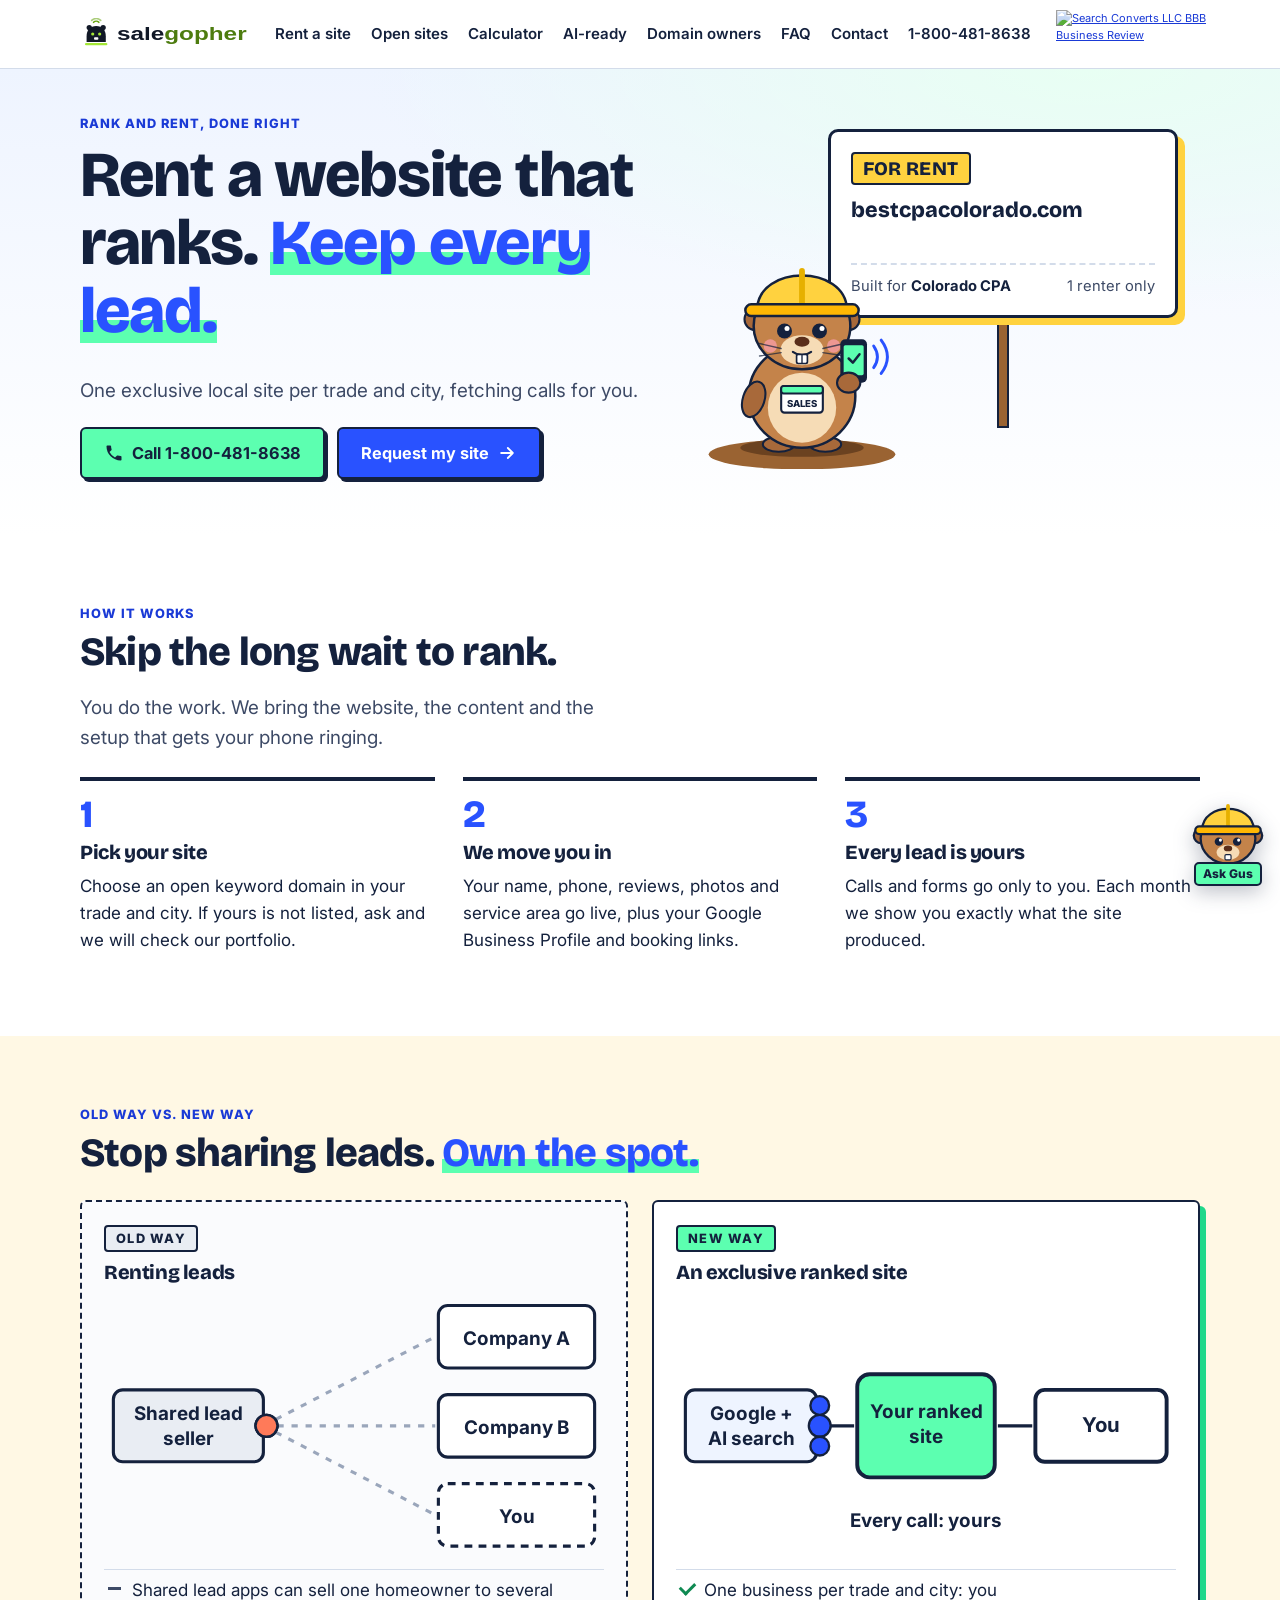
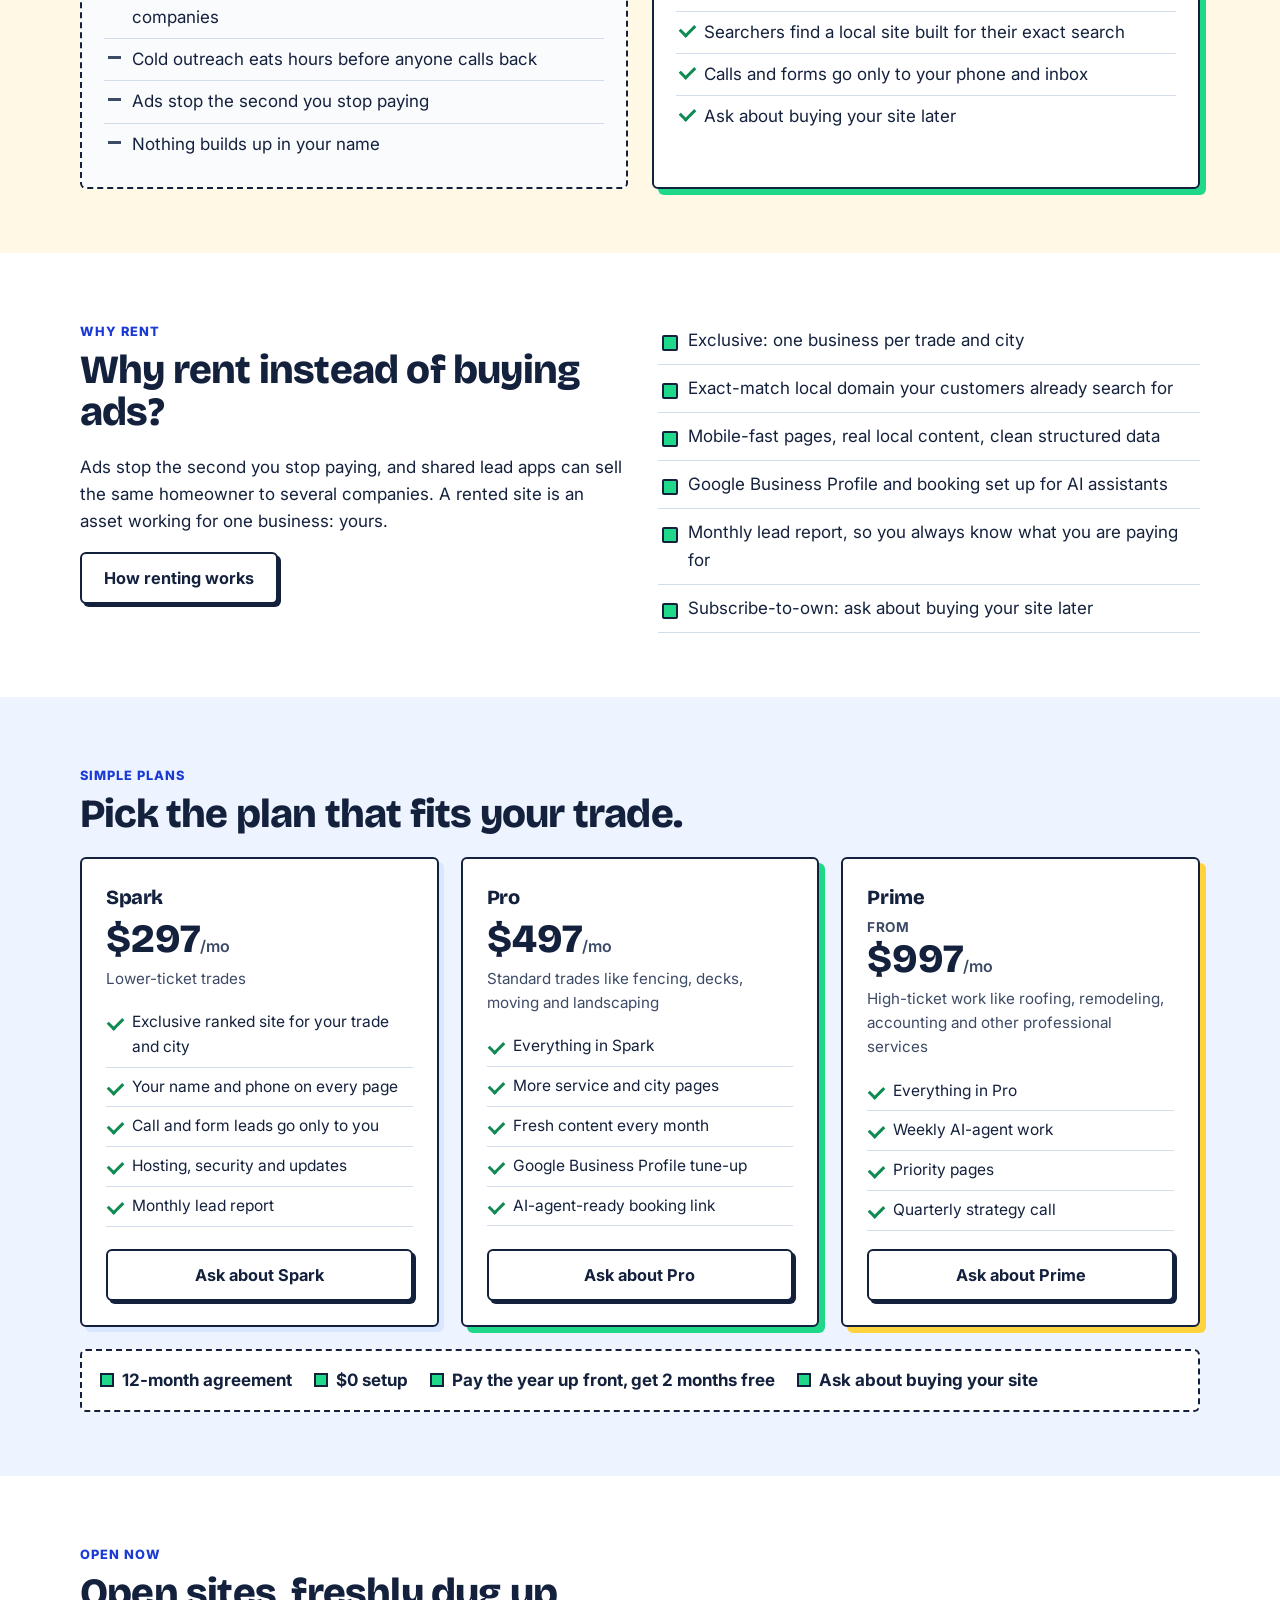
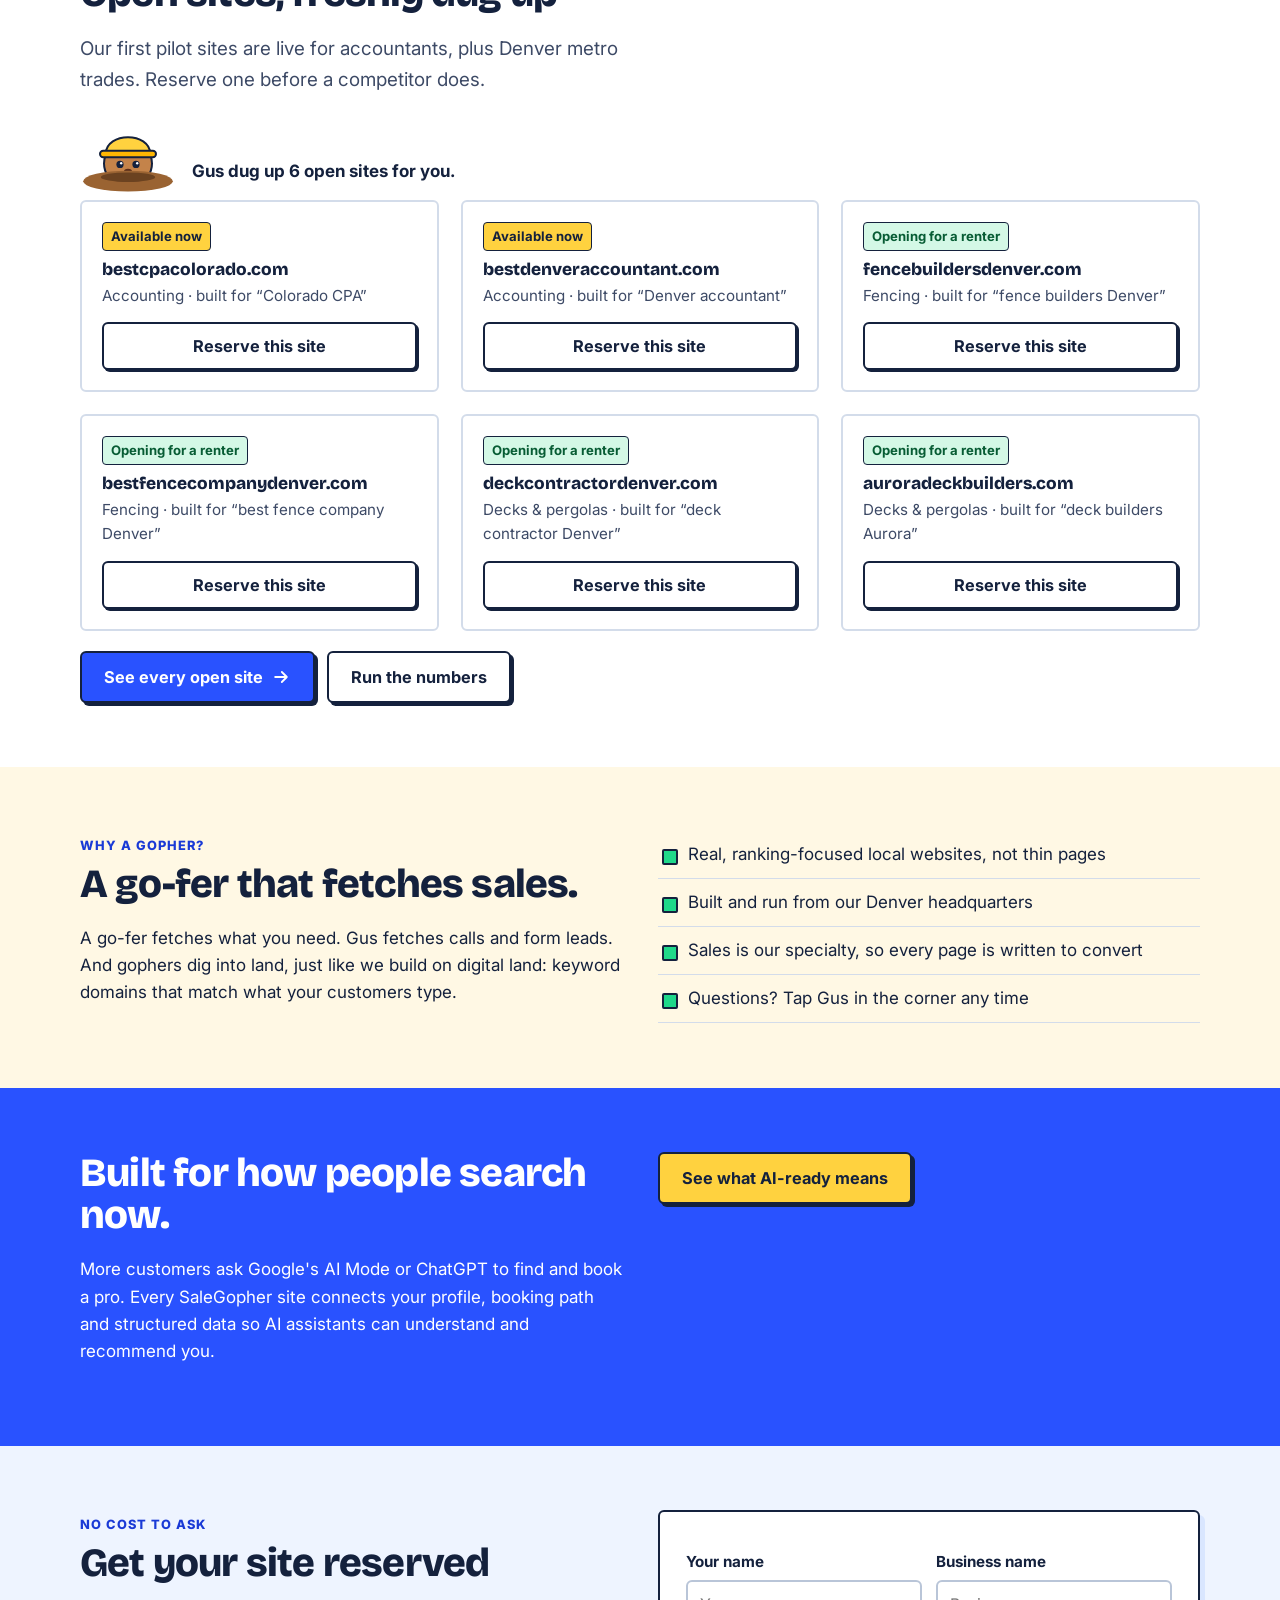
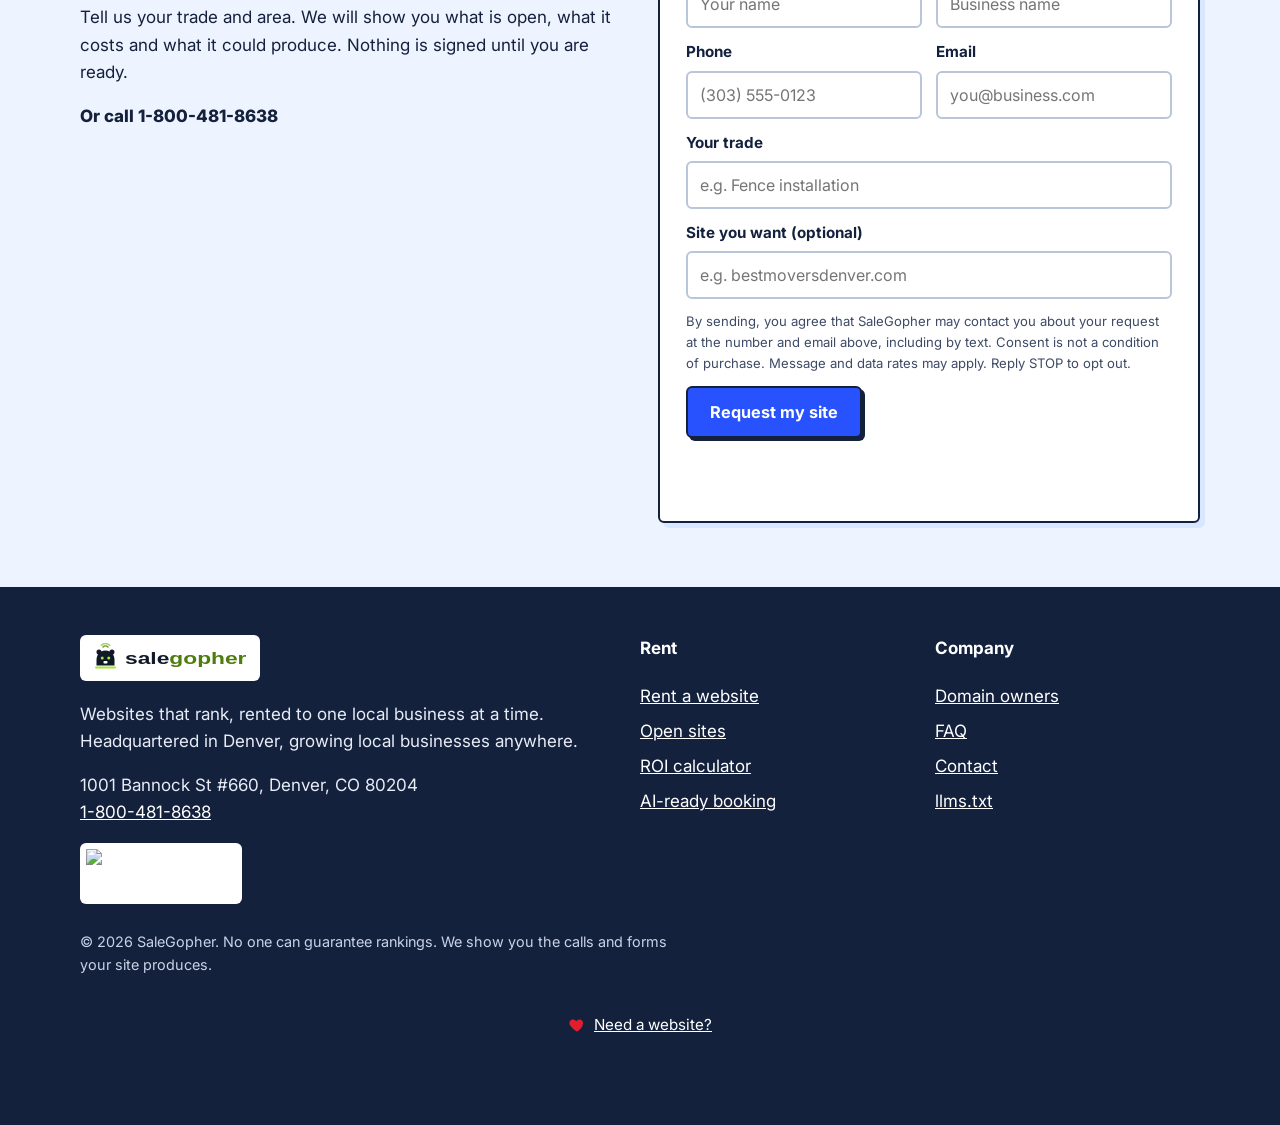
==== index.html @ 548cac98 "Launch salegopher.com v1.0 (logo B, Signal Gopher) Co-Authored-By: Claude Opus 5.5 <noreply@anthropi" ====
<!doctype html>
<html lang="en">
<head>
<meta charset="utf-8">
<meta name="viewport" content="width=device-width,initial-scale=1">
<title>Rent a Website That Ranks for Your Local Business | SaleGopher</title>
<meta name="description" content="Rent an exclusive, ranking local website for your trade and city. Your name, your phone, every lead yours. Plans from $297/mo with $0 setup.">
<link rel="canonical" href="https://www.salegopher.com/">
<meta name="robots" content="index,follow,max-image-preview:large">
<meta property="og:type" content="website"><meta property="og:site_name" content="SaleGopher"><meta property="og:locale" content="en_US">
<meta property="og:title" content="Rent a Website That Ranks for Your Local Business | SaleGopher"><meta property="og:description" content="Rent an exclusive, ranking local website for your trade and city. Your name, your phone, every lead yours. Plans from $297/mo with $0 setup."><meta property="og:url" content="https://www.salegopher.com/">
<meta property="og:image" content="https://www.salegopher.com/og.png"><meta property="og:image:width" content="1200"><meta property="og:image:height" content="630"><meta property="og:image:alt" content="SaleGopher: rent a website that ranks and keep every lead">
<meta name="twitter:card" content="summary_large_image"><meta name="twitter:title" content="Rent a Website That Ranks for Your Local Business | SaleGopher"><meta name="twitter:description" content="Rent an exclusive, ranking local website for your trade and city. Your name, your phone, every lead yours. Plans from $297/mo with $0 setup."><meta name="twitter:image" content="https://www.salegopher.com/og.png">
<meta name="theme-color" content="#5cffb0">
<link rel="icon" href="/favicon.svg" type="image/svg+xml"><link rel="icon" href="/favicon.png" sizes="192x192" type="image/png"><link rel="apple-touch-icon" href="/apple-touch-icon.png">
<link rel="preconnect" href="https://fonts.googleapis.com"><link rel="preconnect" href="https://fonts.gstatic.com" crossorigin>
<link href="https://fonts.googleapis.com/css2?family=Bricolage+Grotesque:opsz,wght@12..96,700..800&family=Inter:wght@400;600;700;800&display=swap" rel="stylesheet">
<link rel="stylesheet" href="/assets/site.css?v=1.0">
<script type="application/ld+json">{"@context": "https://schema.org", "@graph": [{"@type": "Organization", "@id": "https://www.salegopher.com/#org", "name": "SaleGopher", "url": "https://www.salegopher.com/", "logo": "https://www.salegopher.com/assets/logo.svg", "image": "https://www.salegopher.com/og.png", "telephone": "+1-800-481-8638", "email": "info@eyetoad.com", "slogan": "Rent a website that ranks. Keep every lead.", "address": {"@type": "PostalAddress", "streetAddress": "1001 Bannock St #660", "addressLocality": "Denver", "addressRegion": "CO", "postalCode": "80204", "addressCountry": "US"}, "contactPoint": {"@type": "ContactPoint", "telephone": "+1-800-481-8638", "contactType": "sales", "areaServed": "US", "availableLanguage": "English"}, "description": "SaleGopher builds ranking local websites on exact-match keyword domains and rents each one exclusively to one business per trade and city. Headquartered in Denver, growing local businesses anywhere."}, {"@type": "WebSite", "@id": "https://www.salegopher.com/#site", "url": "https://www.salegopher.com/", "name": "SaleGopher", "inLanguage": "en-US", "publisher": {"@id": "https://www.salegopher.com/#org"}}, {"@type": "WebPage", "@id": "https://www.salegopher.com/#page", "url": "https://www.salegopher.com/", "name": "Rent a Website That Ranks for Your Local Business | SaleGopher", "description": "Rent an exclusive, ranking local website for your trade and city. Your name, your phone, every lead yours. Plans from $297/mo with $0 setup.", "inLanguage": "en-US", "isPartOf": {"@id": "https://www.salegopher.com/#site"}, "about": {"@id": "https://www.salegopher.com/#org"}, "speakable": {"@type": "SpeakableSpecification", "cssSelector": [".hero h1", ".phead h1", ".lede"]}}, {"@type": "Service", "@id": "https://www.salegopher.com/#service", "name": "Exclusive ranked local website rental", "serviceType": "Rank and rent website rental", "provider": {"@id": "https://www.salegopher.com/#org"}, "areaServed": [{"@type": "City", "name": "Denver"}, {"@type": "State", "name": "Colorado"}, {"@type": "Country", "name": "United States"}], "description": "SaleGopher builds ranking local websites on exact-match keyword domains and rents each one to a single business per trade and city on a 12-month agreement, with $0 setup.", "offers": [{"@type": "Offer", "name": "Spark plan", "description": "Lower-ticket trades: Exclusive ranked site for your trade and city; Your name and phone on every page; Call and form leads go only to you; Hosting, security and updates; Monthly lead report", "priceCurrency": "USD", "priceSpecification": {"@type": "UnitPriceSpecification", "priceCurrency": "USD", "unitText": "MONTH", "referenceQuantity": {"@type": "QuantitativeValue", "value": 1, "unitCode": "MON"}, "price": "297"}, "eligibleDuration": {"@type": "QuantitativeValue", "value": 12, "unitCode": "MON"}, "availability": "https://schema.org/InStock", "seller": {"@id": "https://www.salegopher.com/#org"}, "price": "297"}, {"@type": "Offer", "name": "Pro plan", "description": "Standard trades like fencing, decks, moving and landscaping: Everything in Spark; More service and city pages; Fresh content every month; Google Business Profile tune-up; AI-agent-ready booking link", "priceCurrency": "USD", "priceSpecification": {"@type": "UnitPriceSpecification", "priceCurrency": "USD", "unitText": "MONTH", "referenceQuantity": {"@type": "QuantitativeValue", "value": 1, "unitCode": "MON"}, "price": "497"}, "eligibleDuration": {"@type": "QuantitativeValue", "value": 12, "unitCode": "MON"}, "availability": "https://schema.org/InStock", "seller": {"@id": "https://www.salegopher.com/#org"}, "price": "497"}, {"@type": "Offer", "name": "Prime plan", "description": "High-ticket work like roofing, remodeling, accounting and other professional services: Everything in Pro; Weekly AI-agent work; Priority pages; Quarterly strategy call", "priceCurrency": "USD", "priceSpecification": {"@type": "UnitPriceSpecification", "priceCurrency": "USD", "unitText": "MONTH", "referenceQuantity": {"@type": "QuantitativeValue", "value": 1, "unitCode": "MON"}, "minPrice": "997"}, "eligibleDuration": {"@type": "QuantitativeValue", "value": 12, "unitCode": "MON"}, "availability": "https://schema.org/InStock", "seller": {"@id": "https://www.salegopher.com/#org"}}]}]}</script>
</head>
<body>
<a class="skip" href="#main">Skip to content</a>
<header class="top"><div class="wrap">
<a class="brand" href="/" aria-label="SaleGopher home"><img src="/assets/logo.svg" width="170" height="32" alt="SaleGopher"></a>
<button class="menu-btn" type="button" aria-expanded="false" aria-controls="nav">Menu</button>
<nav class="nav" id="nav" aria-label="Main"><a href="/rent-a-website/">Rent a site</a><a href="/available-websites/">Open sites</a><a href="/roi-calculator/">Calculator</a><a href="/agent-ready/">AI-ready</a><a href="/domain-owners/">Domain owners</a><a href="/faq/">FAQ</a><a href="/contact/">Contact</a><a class="tel tel-d" href="tel:+18004818638">1-800-481-8638</a></nav>
<div class="tel-d"><a class="bbb" href="https://www.bbb.org/us/co/denver/profile/advertising-agencies/search-converts-llc-1296-90228702/#sealclick" target="_blank" rel="nofollow noopener"><img src="https://seal-alaskaoregonwesternwashington.bbb.org/seals/blue-seal-200-65-bbb-90228702.png" width="200" height="65" alt="Search Converts LLC BBB Business Review" loading="lazy"></a></div>
</div></header>
<div class="mbar"><a class="tel" href="tel:+18004818638">Call 1-800-481-8638</a><a class="bbb" href="https://www.bbb.org/us/co/denver/profile/advertising-agencies/search-converts-llc-1296-90228702/#sealclick" target="_blank" rel="nofollow noopener"><img src="https://seal-alaskaoregonwesternwashington.bbb.org/seals/blue-seal-200-65-bbb-90228702.png" width="200" height="65" alt="Search Converts LLC BBB Business Review" loading="lazy"></a></div>
<main id="main">
<section class="hero"><div class="wrap">
<div>
<span class="kicker">Rank and rent, done right</span>
<h1>Rent a website that ranks. <em>Keep every lead.</em></h1>
<p class="lede">One exclusive local site per trade and city, fetching calls for you.</p>
<div class="ctas"><a class="btn call" href="tel:+18004818638"><svg viewBox="0 0 24 24" aria-hidden="true"><path fill="currentColor" d="M6.6 10.8a15.1 15.1 0 0 0 6.6 6.6l2.2-2.2c.3-.3.7-.4 1-.2 1.1.4 2.3.6 3.6.6.6 0 1 .4 1 1V20c0 .6-.4 1-1 1A17 17 0 0 1 3 4c0-.6.4-1 1-1h3.5c.6 0 1 .4 1 1 0 1.3.2 2.5.6 3.6.1.3 0 .7-.2 1z"/></svg>Call 1-800-481-8638</a><a class="btn" href="#reserve">Request my site<svg viewBox="0 0 24 24" aria-hidden="true"><path fill="none" stroke="currentColor" stroke-width="2.2" stroke-linecap="round" stroke-linejoin="round" d="M5 12h14M13 6l6 6-6 6"/></svg></a></div>
</div>
<div class="hero-art">
<div class="sign" data-rotate='[[&quot;bestcpacolorado.com&quot;, &quot;Colorado CPA&quot;], [&quot;bestdenveraccountant.com&quot;, &quot;Denver accountant&quot;], [&quot;fencebuildersdenver.com&quot;, &quot;fence builders Denver&quot;], [&quot;bestfencecompanydenver.com&quot;, &quot;best fence company Denver&quot;], [&quot;deckcontractordenver.com&quot;, &quot;deck contractor Denver&quot;], [&quot;auroradeckbuilders.com&quot;, &quot;deck builders Aurora&quot;], [&quot;pergolabuildersdenver.com&quot;, &quot;pergola builders Denver&quot;], [&quot;roofersdenvercolorado.com&quot;, &quot;roofers Denver Colorado&quot;], [&quot;bestroofersdenverco.com&quot;, &quot;best roofers Denver CO&quot;], [&quot;bestmoversdenver.com&quot;, &quot;best movers Denver&quot;]]' aria-label="Example site open for rent">
<div class="board"><span class="tag">FOR RENT</span>
<div class="addr">bestcpacolorado.com</div>
<div class="meta"><span>Built for <b data-k>Colorado CPA</b></span><span>1 renter only</span></div></div>
<div class="post"></div></div>
<svg class="gopher" viewBox="0 0 240 280" role="img" aria-label="Gus the SaleGopher holding a ringing phone">
<ellipse cx="120" cy="262" rx="112" ry="18" fill="#9a6332"/><ellipse cx="120" cy="254" rx="74" ry="11" fill="#6b4220"/>
<g class="g-bob">
<ellipse cx="92" cy="250" rx="19" ry="9" fill="#a8693a" stroke="#14213d" stroke-width="2.5"/><ellipse cx="148" cy="250" rx="19" ry="9" fill="#a8693a" stroke="#14213d" stroke-width="2.5"/>
<ellipse cx="120" cy="192" rx="64" ry="62" fill="#c4834a" stroke="#14213d" stroke-width="3"/>
<ellipse cx="120" cy="206" rx="41" ry="42" fill="#f6dcb6"/>
<rect x="95" y="180" width="50" height="32" rx="4" fill="#fff" stroke="#14213d" stroke-width="2.5"/><rect x="95" y="180" width="50" height="9" rx="3" fill="#5cffb0" stroke="#14213d" stroke-width="2.5"/>
<text x="120" y="205" text-anchor="middle" font-family="Inter,Arial,sans-serif" font-size="11.5" font-weight="800" fill="#14213d">SALES</text>
<ellipse cx="62" cy="196" rx="13" ry="22" transform="rotate(18 62 196)" fill="#a8693a" stroke="#14213d" stroke-width="2.5"/>
<circle cx="64" cy="100" r="13" fill="#a8693a" stroke="#14213d" stroke-width="2.5"/><circle cx="176" cy="100" r="13" fill="#a8693a" stroke="#14213d" stroke-width="2.5"/>
<ellipse cx="120" cy="108" rx="58" ry="52" fill="#c4834a" stroke="#14213d" stroke-width="3"/>
<path d="M66 88C68 34 172 34 174 88Z" fill="#ffd23f" stroke="#14213d" stroke-width="3"/><path d="M120 42v40" stroke="#e6b000" stroke-width="7" stroke-linecap="round"/>
<rect x="52" y="82" width="136" height="14" rx="7" fill="#ffb703" stroke="#14213d" stroke-width="3"/>
<circle cx="82" cy="132" r="8" fill="#ff9fb0" opacity=".7"/><circle cx="158" cy="132" r="8" fill="#ff9fb0" opacity=".7"/>
<circle cx="99" cy="114" r="9" fill="#14213d"/><circle cx="141" cy="114" r="9" fill="#14213d"/><circle cx="102" cy="111" r="3" fill="#fff"/><circle cx="144" cy="111" r="3" fill="#fff"/>
<ellipse cx="120" cy="137" rx="26" ry="18" fill="#f6dcb6"/><ellipse cx="120" cy="127" rx="9" ry="6" fill="#5a2e1a"/>
<path d="M109 139q11 8 22 0" fill="none" stroke="#14213d" stroke-width="2.5" stroke-linecap="round"/>
<rect x="113.5" y="142" width="13" height="11" rx="2" fill="#fff" stroke="#14213d" stroke-width="2"/><path d="M120 142v11" stroke="#14213d" stroke-width="1.6"/>
<path d="M95 135l-26-6M95 140l-26 4M145 135l26-6M145 140l26 4" stroke="#14213d" stroke-width="1.6" stroke-linecap="round" opacity=".7"/>
<rect x="166" y="124" width="32" height="52" rx="6" fill="#14213d"/><rect x="170" y="131" width="24" height="36" rx="2" fill="#5cffb0"/>
<path d="M176 147l5 5 8-10" fill="none" stroke="#14213d" stroke-width="3" stroke-linecap="round" stroke-linejoin="round"/>
<ellipse cx="176" cy="176" rx="14" ry="12" fill="#a8693a" stroke="#14213d" stroke-width="2.5"/>
<g class="g-ring" fill="none" stroke="#2952ff" stroke-width="3.5" stroke-linecap="round"><path d="M206 132q9 13 0 26"/><path d="M215 125q15 20 0 40"/></g>
</g></svg>
</div>
</div></section>

<section><div class="wrap">
<span class="kicker">How it works</span>
<h2>Skip the long wait to rank.</h2>
<p class="lede">You do the work. We bring the website, the content and the setup that gets your phone ringing.</p>
<ol class="steps">
<li><h3>Pick your site</h3><p>Choose an open keyword domain in your trade and city. If yours is not listed, ask and we will check our portfolio.</p></li>
<li><h3>We move you in</h3><p>Your name, phone, reviews, photos and service area go live, plus your Google Business Profile and booking links.</p></li>
<li><h3>Every lead is yours</h3><p>Calls and forms go only to you. Each month we show you exactly what the site produced.</p></li>
</ol>
</div></section>

<section class="cream"><div class="wrap">
<span class="kicker">Old way vs. new way</span>
<h2>Stop sharing leads. <em>Own the spot.</em></h2>
<div class="vs">
<div class="way old"><span class="lbl">Old way</span><h3>Renting leads</h3><svg class="flow" viewBox="0 0 320 170" role="img" aria-label="Old way: one lead seller sends the same homeowner to three competing companies">
<rect x="6" y="62" width="96" height="46" rx="6" fill="#e9edf3" stroke="#14213d" stroke-width="2"/><text x="54" y="81" text-anchor="middle" font-size="12">Shared lead</text><text x="54" y="97" text-anchor="middle" font-size="12">seller</text>
<rect x="214" y="8" width="100" height="40" rx="6" fill="#fff" stroke="#14213d" stroke-width="2"/><text x="264" y="33" text-anchor="middle" font-size="12">Company A</text>
<rect x="214" y="65" width="100" height="40" rx="6" fill="#fff" stroke="#14213d" stroke-width="2"/><text x="264" y="90" text-anchor="middle" font-size="12">Company B</text>
<rect x="214" y="122" width="100" height="40" rx="6" fill="#fff" stroke="#14213d" stroke-width="2" stroke-dasharray="5 4"/><text x="264" y="147" text-anchor="middle" font-size="12">You</text>
<path d="M102 85L212 28M102 85H212M102 85L212 142" stroke="#9aa6bb" stroke-width="2" stroke-dasharray="4 5" fill="none"/>
<circle class="dot" cx="104" cy="85" r="7" fill="#ff7a59" stroke="#14213d" stroke-width="1.5" style="--dx:102px;--dy:-57px"/>
<circle class="dot d2" cx="104" cy="85" r="7" fill="#ff7a59" stroke="#14213d" stroke-width="1.5" style="--dx:102px;--dy:0px"/>
<circle class="dot d3" cx="104" cy="85" r="7" fill="#ff7a59" stroke="#14213d" stroke-width="1.5" style="--dx:102px;--dy:57px"/>
</svg>
<ul><li>Shared lead apps can sell one homeowner to several companies</li><li>Cold outreach eats hours before anyone calls back</li><li>Ads stop the second you stop paying</li><li>Nothing builds up in your name</li></ul></div>
<div class="way new"><span class="lbl">New way</span><h3>An exclusive ranked site</h3><svg class="flow" viewBox="0 0 320 170" role="img" aria-label="New way: searchers find your exclusive ranked site and every call goes to you">
<rect x="6" y="62" width="84" height="46" rx="6" fill="#eef4ff" stroke="#14213d" stroke-width="2"/><text x="48" y="81" text-anchor="middle" font-size="12">Google +</text><text x="48" y="97" text-anchor="middle" font-size="12">AI search</text>
<g class="hit" style="transform-origin:160px 85px"><rect x="116" y="52" width="88" height="66" rx="8" fill="#5cffb0" stroke="#14213d" stroke-width="2.5"/><text x="160" y="80" text-anchor="middle" font-size="12">Your ranked</text><text x="160" y="96" text-anchor="middle" font-size="12">site</text></g>
<rect x="230" y="62" width="84" height="46" rx="6" fill="#fff" stroke="#14213d" stroke-width="2.5"/><text x="272" y="89" text-anchor="middle" font-size="13">You</text>
<path d="M90 85h24M206 85h22" stroke="#14213d" stroke-width="2" fill="none"/>
<circle class="dot" cx="92" cy="85" r="7" fill="#2952ff" stroke="#14213d" stroke-width="1.5" style="--dx:146px;--dy:0px"/>
<circle class="dot d2" cx="92" cy="72" r="6" fill="#2952ff" stroke="#14213d" stroke-width="1.5" style="--dx:146px;--dy:13px"/>
<circle class="dot d3" cx="92" cy="98" r="6" fill="#2952ff" stroke="#14213d" stroke-width="1.5" style="--dx:146px;--dy:-13px"/>
<text x="160" y="150" text-anchor="middle" font-size="12">Every call: yours</text>
</svg>
<ul><li>One business per trade and city: you</li><li>Searchers find a local site built for their exact search</li><li>Calls and forms go only to your phone and inbox</li><li>Ask about buying your site later</li></ul></div>
</div>
</div></section>

<section><div class="wrap grid2">
<div><span class="kicker">Why rent</span><h2>Why rent instead of buying ads?</h2>
<p>Ads stop the second you stop paying, and shared lead apps can sell the same homeowner to several companies. A rented site is an asset working for one business: yours.</p>
<a class="btn alt" href="/rent-a-website/">How renting works</a></div>
<ul class="plain">
<li>Exclusive: one business per trade and city</li>
<li>Exact-match local domain your customers already search for</li>
<li>Mobile-fast pages, real local content, clean structured data</li>
<li>Google Business Profile and booking set up for AI assistants</li>
<li>Monthly lead report, so you always know what you are paying for</li>
<li>Subscribe-to-own: ask about buying your site later</li>
</ul>
</div></section>

<section class="tint"><div class="wrap">
<span class="kicker">Simple plans</span>
<h2>Pick the plan that fits your trade.</h2>
<div class="plans"><article class="plan spark"><h3>Spark</h3><div class="price">$297<small>/mo</small></div><p class="fit">Lower-ticket trades</p><ul><li>Exclusive ranked site for your trade and city</li><li>Your name and phone on every page</li><li>Call and form leads go only to you</li><li>Hosting, security and updates</li><li>Monthly lead report</li></ul><a class="btn alt" href="/rent-a-website/#reserve" data-plan="Spark">Ask about Spark</a></article><article class="plan pro"><h3>Pro</h3><div class="price">$497<small>/mo</small></div><p class="fit">Standard trades like fencing, decks, moving and landscaping</p><ul><li>Everything in Spark</li><li>More service and city pages</li><li>Fresh content every month</li><li>Google Business Profile tune-up</li><li>AI-agent-ready booking link</li></ul><a class="btn alt" href="/rent-a-website/#reserve" data-plan="Pro">Ask about Pro</a></article><article class="plan prime"><h3>Prime</h3><div class="price"><span class="from">From</span>$997<small>/mo</small></div><p class="fit">High-ticket work like roofing, remodeling, accounting and other professional services</p><ul><li>Everything in Pro</li><li>Weekly AI-agent work</li><li>Priority pages</li><li>Quarterly strategy call</li></ul><a class="btn alt" href="/rent-a-website/#reserve" data-plan="Prime">Ask about Prime</a></article></div><div class="terms"><span>12-month agreement</span><span>$0 setup</span><span>Pay the year up front, get 2 months free</span><span>Ask about buying your site</span></div>
</div></section>

<section><div class="wrap">
<span class="kicker">Open now</span>
<h2>Open sites, freshly dug up</h2>
<p class="lede">Our first pilot sites are live for accountants, plus Denver metro trades. Reserve one before a competitor does.</p>
<div class="digbar"><svg class="mini-dig" viewBox="0 0 120 100" aria-hidden="true"><defs><clipPath id="hole"><rect x="0" y="0" width="120" height="78"/></clipPath></defs>
<g clip-path="url(#hole)"><g class="g-pop">
<ellipse cx="60" cy="62" rx="30" ry="28" fill="#c4834a" stroke="#14213d" stroke-width="2.5"/>
<path d="M32 50C33 22 87 22 88 50Z" fill="#ffd23f" stroke="#14213d" stroke-width="2.5"/><rect x="25" y="46" width="70" height="8" rx="4" fill="#ffb703" stroke="#14213d" stroke-width="2.5"/>
<circle cx="50" cy="63" r="4.5" fill="#14213d"/><circle cx="70" cy="63" r="4.5" fill="#14213d"/><circle cx="51.5" cy="61.5" r="1.5" fill="#fff"/><circle cx="71.5" cy="61.5" r="1.5" fill="#fff"/>
<ellipse cx="60" cy="72" rx="5" ry="3.5" fill="#5a2e1a"/></g></g>
<ellipse cx="60" cy="84" rx="56" ry="13" fill="#9a6332"/><ellipse cx="60" cy="79" rx="34" ry="6" fill="#6b4220"/>
<circle class="dirt l" cx="38" cy="78" r="4" fill="#9a6332"/><circle class="dirt r" cx="82" cy="78" r="4" fill="#9a6332"/><circle class="dirt r" cx="74" cy="80" r="3" fill="#6b4220"/></svg><p data-dig-msg>Gus is digging up open sites...</p></div>
<div class="lots" data-dig><article class="lot" data-v="accounting"><span class="st now">Available now</span><div class="d">bestcpacolorado.com</div><div class="k">Accounting &middot; built for &ldquo;Colorado CPA&rdquo;</div><a class="btn alt" href="/available-websites/#reserve" data-reserve="bestcpacolorado.com">Reserve this site</a></article><article class="lot" data-v="accounting"><span class="st now">Available now</span><div class="d">bestdenveraccountant.com</div><div class="k">Accounting &middot; built for &ldquo;Denver accountant&rdquo;</div><a class="btn alt" href="/available-websites/#reserve" data-reserve="bestdenveraccountant.com">Reserve this site</a></article><article class="lot" data-v="fencing"><span class="st open">Opening for a renter</span><div class="d">fencebuildersdenver.com</div><div class="k">Fencing &middot; built for &ldquo;fence builders Denver&rdquo;</div><a class="btn alt" href="/available-websites/#reserve" data-reserve="fencebuildersdenver.com">Reserve this site</a></article><article class="lot" data-v="fencing"><span class="st open">Opening for a renter</span><div class="d">bestfencecompanydenver.com</div><div class="k">Fencing &middot; built for &ldquo;best fence company Denver&rdquo;</div><a class="btn alt" href="/available-websites/#reserve" data-reserve="bestfencecompanydenver.com">Reserve this site</a></article><article class="lot" data-v="decks"><span class="st open">Opening for a renter</span><div class="d">deckcontractordenver.com</div><div class="k">Decks &amp; pergolas &middot; built for &ldquo;deck contractor Denver&rdquo;</div><a class="btn alt" href="/available-websites/#reserve" data-reserve="deckcontractordenver.com">Reserve this site</a></article><article class="lot" data-v="decks"><span class="st open">Opening for a renter</span><div class="d">auroradeckbuilders.com</div><div class="k">Decks &amp; pergolas &middot; built for &ldquo;deck builders Aurora&rdquo;</div><a class="btn alt" href="/available-websites/#reserve" data-reserve="auroradeckbuilders.com">Reserve this site</a></article></div>
<div class="ctas"><a class="btn" href="/available-websites/">See every open site<svg viewBox="0 0 24 24" aria-hidden="true"><path fill="none" stroke="currentColor" stroke-width="2.2" stroke-linecap="round" stroke-linejoin="round" d="M5 12h14M13 6l6 6-6 6"/></svg></a><a class="btn alt" href="/roi-calculator/">Run the numbers</a></div>
</div></section>

<section class="cream"><div class="wrap grid2">
<div><span class="kicker">Why a gopher?</span><h2>A go-fer that fetches sales.</h2>
<p>A go-fer fetches what you need. Gus fetches calls and form leads. And gophers dig into land, just like we build on digital land: keyword domains that match what your customers type.</p></div>
<ul class="plain"><li>Real, ranking-focused local websites, not thin pages</li><li>Built and run from our Denver headquarters</li><li>Sales is our specialty, so every page is written to convert</li><li>Questions? Tap Gus in the corner any time</li></ul>
</div></section>

<section class="band"><div class="wrap grid2">
<div><h2>Built for how people search now.</h2><p>More customers ask Google's AI Mode or ChatGPT to find and book a pro. Every SaleGopher site connects your profile, booking path and structured data so AI assistants can understand and recommend you.</p></div>
<div><a class="btn sun" href="/agent-ready/">See what AI-ready means</a></div>
</div></section>

<section class="tint" id="reserve"><div class="wrap grid2"><div><span class="kicker">No cost to ask</span><h2>Get your site reserved</h2><p>Tell us your trade and area. We will show you what is open, what it costs and what it could produce. Nothing is signed until you are ready.</p><p><a class="tel" href="tel:+18004818638">Or call 1-800-481-8638</a></p></div><div class="panel"><form data-form data-subject="SaleGopher site request (home)" novalidate><div class="hp" aria-hidden="true"><label>Leave empty<input name="_honey" type="text" tabindex="-1" autocomplete="off"></label></div><div class="row"><div><label for="f-name">Your name</label><input id="f-name" name="name" required autocomplete="name" placeholder="Your name"></div><div><label for="f-biz">Business name</label><input id="f-biz" name="business" required autocomplete="organization" placeholder="Business name"></div></div><div class="row"><div><label for="f-phone">Phone</label><input id="f-phone" name="phone" type="tel" required autocomplete="tel" placeholder="(303) 555-0123"></div><div><label for="f-email">Email</label><input id="f-email" name="email" type="email" required autocomplete="email" placeholder="you@business.com"></div></div><label for="f-trade">Your trade</label><input id="f-trade" name="trade" required placeholder="e.g. Fence installation"><label for="f-site">Site you want (optional)</label><input id="f-site" name="site" placeholder="e.g. bestmoversdenver.com"><p class="consent">By sending, you agree that SaleGopher may contact you about your request at the number and email above, including by text. Consent is not a condition of purchase. Message and data rates may apply. Reply STOP to opt out.</p><button class="btn" type="submit">Request my site</button><p class="status" role="status" aria-live="polite"></p></form></div></div></section>
</main>
<footer><div class="wrap">
<div class="cols">
<div><a class="flogo" href="/" aria-label="SaleGopher home"><img src="/assets/logo.svg" width="160" height="30" alt="SaleGopher" loading="lazy"></a>
<p>Websites that rank, rented to one local business at a time. Headquartered in Denver, growing local businesses anywhere.</p>
<p>1001 Bannock St #660, Denver, CO 80204<br><a href="tel:+18004818638">1-800-481-8638</a></p><a class="bbb" href="https://www.bbb.org/us/co/denver/profile/advertising-agencies/search-converts-llc-1296-90228702/#sealclick" target="_blank" rel="nofollow noopener"><img src="https://seal-alaskaoregonwesternwashington.bbb.org/seals/blue-seal-200-65-bbb-90228702.png" width="200" height="65" alt="Search Converts LLC BBB Business Review" loading="lazy"></a></div>
<div><p><strong>Rent</strong></p><ul><li><a href="/rent-a-website/">Rent a website</a></li><li><a href="/available-websites/">Open sites</a></li><li><a href="/roi-calculator/">ROI calculator</a></li><li><a href="/agent-ready/">AI-ready booking</a></li></ul></div>
<div><p><strong>Company</strong></p><ul><li><a href="/domain-owners/">Domain owners</a></li><li><a href="/faq/">FAQ</a></li><li><a href="/contact/">Contact</a></li><li><a href="/llms.txt">llms.txt</a></li></ul></div>
</div>
<p class="fnote">&copy; 2026 SaleGopher. No one can guarantee rankings. We show you the calls and forms your site produces.</p>
<div class="heart"><svg viewBox="0 0 24 24" aria-hidden="true"><path fill="#e11d2e" d="M12 21s-7.5-4.6-9.6-9.2C.8 8.2 3 4.5 6.6 4.5c2.1 0 3.6 1.2 4.4 2.5.8-1.3 2.3-2.5 4.4-2.5 3.6 0 5.8 3.7 4.2 7.3C19.5 16.4 12 21 12 21z"/></svg><a href="https://eyetoad.com/">Need a website?</a></div>
</div></footer>
<script src="/assets/site.js?v=1.0" defer></script>
<script src="/assets/gus.js?v=1.0" defer></script>
</body>
</html>
---- assets/site.css ----
/* SaleGopher */
:root{
  --paper:#ffffff; --sky:#eef4ff; --sky2:#d9e6ff; --cream:#fff8e4; --mintbg:#e8fff3;
  --ink:#14213d; --ink2:#3d4a66;
  --cobalt:#2952ff; --cobalt-d:#1a3ad6; --mint:#5cffb0; --mint-d:#1fd88a; --sun:#ffd23f; --sun-d:#e6b000;
  --dirt:#9a6332; --dirt-d:#6b4220; --green:#0f8a52; --red:#c81e2c;
  --line:#d3dcea; --r:6px;
  --display:"Bricolage Grotesque","Poppins",system-ui,-apple-system,"Segoe UI",sans-serif;
  --body:"Inter",system-ui,-apple-system,"Segoe UI",Roboto,sans-serif;
}
*{box-sizing:border-box}
html{scroll-behavior:smooth;-webkit-text-size-adjust:100%;overflow-x:hidden}
body{margin:0;background:var(--paper);color:var(--ink);font:400 17px/1.6 var(--body);overflow-x:hidden}
img,svg{max-width:100%;display:block}
a{color:var(--cobalt-d)}
a:focus-visible,button:focus-visible,input:focus-visible,select:focus-visible,textarea:focus-visible,summary:focus-visible{outline:3px solid var(--cobalt);outline-offset:2px}
.wrap{max-width:1160px;margin:0 auto;padding:0 20px}
h1,h2,h3{font-family:var(--display);line-height:1.06;margin:0 0 .5em;letter-spacing:-.02em;color:var(--ink)}
h1{font-size:clamp(2.2rem,5.6vw,4rem);font-weight:800}
h2{font-size:clamp(1.65rem,3.4vw,2.5rem);font-weight:800}
h3{font-size:1.25rem;font-weight:800}
h1 em,h2 em{font-style:normal;color:var(--cobalt);background:linear-gradient(transparent 62%,var(--mint) 62%,var(--mint) 92%,transparent 92%)}
p{margin:0 0 1em;max-width:68ch}
.lede{font-size:1.18rem;color:var(--ink2);max-width:46ch}
.kicker{display:inline-block;font:800 .8rem var(--body);letter-spacing:.08em;text-transform:uppercase;color:var(--cobalt-d);margin-bottom:10px}
.skip{position:absolute;left:-999px}.skip:focus{left:12px;top:12px;background:#fff;padding:8px 12px;z-index:99}

/* header */
.top{border-bottom:1px solid var(--line);background:#fff;position:sticky;top:0;z-index:40}
.top .wrap{display:flex;align-items:center;gap:16px;min-height:68px}
.brand{display:flex;align-items:center;text-decoration:none;flex:none}
.brand img{width:170px;height:32px}
.nav{display:flex;gap:2px;margin-left:auto;align-items:center}
.nav a{color:var(--ink);text-decoration:none;font-weight:600;font-size:.94rem;padding:8px 9px;border-radius:var(--r);white-space:nowrap}
.nav a:hover,.nav a[aria-current=page]{background:var(--sky)}
.nav a[aria-current=page]{box-shadow:inset 0 -3px 0 var(--mint-d)}
.tel{font-weight:800;white-space:nowrap;text-decoration:none;color:var(--ink)}
.bbb{display:block;width:150px;flex:none}
.bbb img{width:150px;height:auto;max-height:49px;overflow:hidden;font-size:11px}
.menu-btn{display:none;margin-left:auto;background:#fff;border:2px solid var(--ink);border-radius:var(--r);padding:8px 12px;font:700 .95rem var(--body);color:var(--ink);cursor:pointer;min-height:44px}
@media (max-width:1180px){
  .menu-btn{display:block}
  .nav{display:none;position:absolute;left:0;right:0;top:100%;background:#fff;flex-direction:column;align-items:stretch;padding:8px 20px 16px;border-bottom:2px solid var(--ink);margin:0;box-shadow:0 12px 24px rgba(20,33,61,.12)}
  .nav.open{display:flex}
  .nav a{padding:12px 10px;font-size:1.05rem}
  .top .tel-d{display:none}
}
.mbar{display:none}
@media (max-width:1180px){
  .mbar{display:flex;gap:10px;align-items:center;justify-content:space-between;padding:6px 20px;background:var(--mintbg);border-bottom:1px solid var(--line)}
  .mbar .bbb,.mbar .bbb img{width:110px}
}

/* buttons: squared, outlined, never pills */
.btn{display:inline-flex;align-items:center;justify-content:center;gap:8px;min-height:52px;padding:12px 22px;border-radius:var(--r);border:2px solid var(--ink);background:var(--cobalt);color:#fff;font:700 1.02rem var(--body);text-decoration:none;cursor:pointer;box-shadow:3px 3px 0 var(--ink);transition:transform .15s ease,box-shadow .15s ease,background .15s ease}
.btn:hover{background:var(--cobalt-d);transform:translate(-1px,-1px);box-shadow:4px 4px 0 var(--ink)}
.btn:active{transform:translate(2px,2px);box-shadow:1px 1px 0 var(--ink)}
.btn.call{background:var(--mint);color:var(--ink)}
.btn.call:hover{background:#7dffc1}
.btn.alt{background:#fff;color:var(--ink)}
.btn.alt:hover{background:var(--sky)}
.btn.sun{background:var(--sun);color:var(--ink)}
.btn.sun:hover{background:#ffdc66}
.btn svg{width:20px;height:20px;flex:none}
.ctas{display:flex;flex-wrap:wrap;gap:12px;margin-top:20px}
@media (max-width:520px){.ctas .btn{flex:1 1 100%}}

/* hero */
.hero{background:radial-gradient(1200px 400px at 85% 0%,var(--mintbg),transparent 60%),linear-gradient(180deg,var(--sky) 0%,#fff 100%);padding:40px 0 56px;overflow:hidden}
.hero .wrap{display:grid;grid-template-columns:1.05fr .95fr;gap:36px;align-items:center}
.hero h1{max-width:14ch}
@media (max-width:860px){.hero{padding:22px 0 34px}.hero .wrap{grid-template-columns:1fr;gap:26px}}
.hero-art{position:relative;max-width:470px;width:100%;margin:0 auto;min-height:330px}
.hero-art .gopher{position:absolute;left:-6px;bottom:-10px;width:200px;z-index:2}
.sign{position:relative;margin-left:120px}
.sign .board{position:relative;background:#fff;border:3px solid var(--ink);border-radius:10px;padding:20px 20px 16px;box-shadow:7px 7px 0 var(--sun)}
.sign .tag{display:inline-block;background:var(--sun);color:var(--ink);font:800 1.2rem var(--display);padding:3px 10px;border:2px solid var(--ink);border-radius:4px;margin-bottom:12px;letter-spacing:.02em}
.sign .addr{font:800 clamp(1.02rem,3vw,1.35rem) var(--display);word-break:break-all;min-height:2.6em;transition:opacity .5s ease}
.sign .meta{display:flex;justify-content:space-between;flex-wrap:wrap;gap:6px 10px;margin-top:10px;padding-top:10px;border-top:2px dashed var(--line);font-size:.92rem;color:var(--ink2)}
.sign .meta b{color:var(--ink)}
.sign .post{width:12px;height:110px;background:var(--dirt);margin:0 auto;border:2px solid var(--ink);border-top:0}
@media (max-width:860px){.hero-art{max-width:360px;min-height:0}.hero-art .gopher{width:140px;left:-10px;bottom:-6px}.sign{margin-left:92px}.sign .post{height:70px}}
@media (max-width:400px){.hero-art .gopher{width:118px}.sign{margin-left:78px}.sign .board{padding:16px 14px 12px}}

/* gopher motion: gentle only */
.gopher .g-bob{animation:bob 4.8s ease-in-out infinite;transform-origin:120px 240px}
.gopher .g-ring{animation:ring 2.8s ease-in-out infinite;transform-origin:186px 150px}
@keyframes bob{0%,100%{transform:translateY(0)}50%{transform:translateY(-5px)}}
@keyframes ring{0%,100%{opacity:.25}50%{opacity:.85}}

/* page head */
.phead{background:radial-gradient(900px 300px at 90% 0%,var(--mintbg),transparent 60%),var(--sky);padding:30px 0 34px;border-bottom:1px solid var(--line)}
.phead .wrap{display:grid;grid-template-columns:1fr auto;gap:20px;align-items:center}
.phead .mini{width:150px}
@media (max-width:760px){.phead{padding:18px 0 26px}.phead .wrap{grid-template-columns:1fr}.phead .mini{display:none}}
.crumbs{font-size:.9rem;margin-bottom:8px;color:var(--ink2)}
.crumbs a{color:var(--ink2)}

/* sections */
section{padding:64px 0}
section.tint{background:var(--sky)}
section.cream{background:var(--cream)}
.band{background:var(--cobalt);color:#fff}
.band h2,.band p{color:#fff}
.band a:not(.btn){color:#fff}
.grid3{display:grid;grid-template-columns:repeat(3,1fr);gap:24px}
.grid2{display:grid;grid-template-columns:1fr 1fr;gap:36px;align-items:start}
@media (max-width:860px){.grid3,.grid2{grid-template-columns:1fr}section{padding:46px 0}}
.steps{list-style:none;padding:0;margin:24px 0 0;display:grid;grid-template-columns:repeat(3,1fr);gap:28px;counter-reset:s}
.steps li{counter-increment:s;border-top:4px solid var(--ink);padding-top:14px}
.steps li::before{content:counter(s);font:800 2.4rem var(--display);color:var(--cobalt);display:block;line-height:1;margin-bottom:8px}
@media (max-width:860px){.steps{grid-template-columns:1fr}}
.plain{list-style:none;padding:0;margin:0}
.plain li{padding:10px 0 10px 30px;border-bottom:1px solid var(--line);position:relative}
.plain li::before{content:"";position:absolute;left:4px;top:18px;width:12px;height:12px;background:var(--mint-d);border:2px solid var(--ink);border-radius:2px}
.panel{background:#fff;border:2px solid var(--ink);border-radius:var(--r);padding:26px;box-shadow:5px 5px 0 var(--sky2)}
.panel.flat{border-color:var(--line);box-shadow:none}
.note{font-size:.92rem;color:var(--ink2)}
.straight{border-left:5px solid var(--sun);background:var(--cream);padding:14px 18px;border-radius:0 var(--r) var(--r) 0;max-width:none}

/* plans */
.plans{display:grid;grid-template-columns:repeat(3,1fr);gap:22px;margin-top:22px;align-items:stretch}
@media (max-width:900px){.plans{grid-template-columns:1fr}}
.plan{background:#fff;border:2px solid var(--ink);border-radius:var(--r);padding:24px;display:flex;flex-direction:column;box-shadow:5px 5px 0 var(--sky2)}
.plan.pro{box-shadow:6px 6px 0 var(--mint-d)}
.plan.prime{box-shadow:6px 6px 0 var(--sun)}
.plan .tier{font:800 .85rem var(--body);letter-spacing:.12em;color:var(--cobalt-d)}
.plan h3{margin:4px 0 2px}
.price{font:800 2.5rem var(--display);margin:8px 0 2px;line-height:1}
.price small{font:600 1rem var(--body);color:var(--ink2)}
.price .from{display:block;font:700 .85rem var(--body);color:var(--ink2);letter-spacing:.04em;text-transform:uppercase;margin-bottom:4px}
.plan .fit{color:var(--ink2);font-size:.95rem;margin:6px 0 12px}
.plan ul{list-style:none;padding:0;margin:0 0 18px}
.plan li{padding:7px 0 7px 26px;position:relative;border-bottom:1px solid var(--line);font-size:.97rem}
.plan li::before{content:"";position:absolute;left:2px;top:14px;width:12px;height:7px;border-left:3px solid var(--green);border-bottom:3px solid var(--green);transform:rotate(-45deg)}
.plan .btn{margin-top:auto}
.terms{display:flex;flex-wrap:wrap;gap:10px 22px;margin-top:22px;padding:16px 18px;border:2px dashed var(--ink);border-radius:var(--r);background:#fff;font-weight:700}
.terms span{display:flex;align-items:center;gap:8px}
.terms span::before{content:"";width:10px;height:10px;background:var(--mint-d);border:2px solid var(--ink)}

/* old way vs new way */
.vs{display:grid;grid-template-columns:1fr 1fr;gap:24px;margin-top:26px}
@media (max-width:860px){.vs{grid-template-columns:1fr}}
.way{border:2px solid var(--ink);border-radius:var(--r);background:#fff;padding:22px;position:relative}
.way.old{background:#fafbfd;border-style:dashed}
.way.new{box-shadow:6px 6px 0 var(--mint-d)}
.way .lbl{display:inline-block;font:800 .8rem var(--body);letter-spacing:.1em;text-transform:uppercase;padding:4px 10px;border:2px solid var(--ink);border-radius:4px;margin-bottom:10px}
.way.old .lbl{background:#e9edf3}
.way.new .lbl{background:var(--mint)}
.way svg.flow{width:100%;height:auto;margin:6px 0 10px}
.way svg text{font-family:var(--body);font-weight:700;fill:var(--ink)}
.flow .dot{animation:fly 3.2s ease-in-out infinite}
.flow .dot.d2{animation-delay:.12s}.flow .dot.d3{animation-delay:.24s}.flow .dot.d4{animation-delay:.36s}
@keyframes fly{0%,12%{transform:translate(0,0);opacity:0}20%{opacity:1}75%{transform:translate(var(--dx),var(--dy));opacity:1}90%,100%{transform:translate(var(--dx),var(--dy));opacity:0}}
.flow .hit{animation:hit 3.2s ease-in-out infinite}
@keyframes hit{0%,70%{transform:scale(1)}80%{transform:scale(1.08)}100%{transform:scale(1)}}
.way ul{list-style:none;margin:0;padding:0}
.way li{padding:7px 0 7px 28px;position:relative;border-top:1px solid var(--line)}
.way.old li::before{content:"";position:absolute;left:4px;top:17px;width:13px;height:3px;background:var(--ink2)}
.way.new li::before{content:"";position:absolute;left:4px;top:12px;width:12px;height:7px;border-left:3px solid var(--green);border-bottom:3px solid var(--green);transform:rotate(-45deg)}

/* listings + dig */
.filters{display:flex;flex-wrap:wrap;gap:8px;margin:18px 0 24px}
.filters button{background:#fff;border:2px solid var(--ink);border-radius:var(--r);padding:8px 14px;font:700 .95rem var(--body);color:var(--ink);cursor:pointer;min-height:44px}
.filters button[aria-pressed=true]{background:var(--ink);color:#fff}
.lots{display:grid;grid-template-columns:repeat(3,1fr);gap:22px}
@media (max-width:980px){.lots{grid-template-columns:1fr 1fr}}
@media (max-width:620px){.lots{grid-template-columns:1fr}}
.lot{border:2px solid var(--line);border-radius:var(--r);padding:20px;background:#fff;display:flex;flex-direction:column;transition:transform .55s cubic-bezier(.2,.8,.2,1),opacity .55s ease,border-color .2s}
.lot:hover{border-color:var(--ink)}
.lot .d{font:800 1.08rem var(--display);word-break:break-all;margin:8px 0 4px}
.lot .k{color:var(--ink2);font-size:.95rem;margin-bottom:14px}
.lot .st{align-self:flex-start;font-size:.82rem;font-weight:700;padding:3px 8px;border-radius:4px;background:var(--sky2);color:var(--ink);border:1px solid var(--ink)}
.lot .st.open{background:#d4f8e6;color:#075c34}
.lot .st.now{background:var(--sun);color:var(--ink)}
.lot .btn{margin-top:auto;min-height:46px;box-shadow:2px 2px 0 var(--ink)}
.lot[hidden]{display:none}
.dig-ready .lot{opacity:0;transform:translateY(34px) scale(.97)}
.dig-ready.dug .lot{opacity:1;transform:none}
.digbar{display:flex;align-items:flex-end;gap:16px;margin:8px 0 6px}
.digbar .mini-dig{width:96px;flex:none}
.digbar p{margin:0 0 8px;font-weight:700}
.mini-dig .g-pop{transform:translateY(60px);transition:transform .7s cubic-bezier(.2,.9,.3,1.3)}
.dug-bar .mini-dig .g-pop{transform:none}
.mini-dig .dirt{opacity:0}
.dug-bar .mini-dig .dirt{animation:dirt 1.1s ease-out .2s 1 both}
.mini-dig .dirt.r{--dx:18px}.mini-dig .dirt.l{--dx:-18px}
@keyframes dirt{0%{opacity:0;transform:translate(0,0)}25%{opacity:1}100%{opacity:0;transform:translate(var(--dx),-26px)}}
.pilots{display:grid;grid-template-columns:1fr 1fr;gap:22px;margin-top:22px}
@media (max-width:760px){.pilots{grid-template-columns:1fr}}
.pilot{background:#fff;border:2px solid var(--ink);border-radius:var(--r);padding:22px;box-shadow:6px 6px 0 var(--sun);display:flex;flex-direction:column}
.pilot .d{font:800 clamp(1.15rem,3.4vw,1.5rem) var(--display);word-break:break-all;margin:10px 0 4px}
.pilot .btn{align-self:flex-start;margin-top:14px}

/* forms */
form .row{display:grid;grid-template-columns:1fr 1fr;gap:14px}
@media (max-width:620px){form .row{grid-template-columns:1fr}}
label{display:block;font-weight:700;font-size:.95rem;margin:12px 0 6px}
input,select,textarea{width:100%;font:400 1rem var(--body);padding:12px;border:2px solid #b9c5d8;border-radius:var(--r);background:#fff;color:var(--ink)}
input:focus,select:focus,textarea:focus{border-color:var(--cobalt)}
input[aria-invalid=true],textarea[aria-invalid=true]{border-color:var(--red)}
textarea{min-height:110px;resize:vertical}
.consent{font-size:.82rem;color:var(--ink2);margin:12px 0}
.hp{position:absolute!important;left:-9999px;width:1px;height:1px;overflow:hidden}
.status{margin-top:12px;font-weight:700;min-height:1.6em}
.status.ok{color:#075c34}.status.err{color:var(--red)}

/* calculator */
.calc{display:grid;grid-template-columns:1fr 1fr;gap:32px}
@media (max-width:860px){.calc{grid-template-columns:1fr}}
.calc output{display:block;font:800 1.9rem var(--display);color:var(--ink);line-height:1.15}
.calc .res{background:var(--sky);border:2px solid var(--ink);border-radius:var(--r);padding:20px 22px;align-self:start}
.calc .res div{padding:9px 0;border-bottom:1px solid var(--sky2)}
.calc .res div:last-child{border-bottom:0}
.calc .res .big{background:#fff;border:2px solid var(--ink);border-radius:var(--r);padding:12px 14px;margin-bottom:8px}
.calc .res .neg output{color:var(--red)}
.calc .res .pos output{color:#075c34}
.presets{display:flex;flex-wrap:wrap;gap:8px;margin-top:8px}
.presets button{background:#fff;border:2px solid var(--ink);border-radius:var(--r);padding:7px 12px;font:700 .92rem var(--body);color:var(--ink);cursor:pointer;min-height:44px}
.presets button[aria-pressed=true]{background:var(--mint)}
input[type=range]{padding:0;border:0;accent-color:var(--cobalt);height:32px}

/* faq */
details{border-bottom:1px solid var(--line);padding:16px 0}
summary{font-weight:800;cursor:pointer;font-size:1.08rem;list-style-position:outside}
details p{margin:10px 0 0}

/* footer */
footer{background:var(--ink);color:#e7ecf6;padding:48px 0 84px}
footer a{color:#fff}
footer strong{color:#fff}
footer .cols{display:grid;grid-template-columns:2fr 1fr 1fr;gap:30px}
@media (max-width:860px){footer .cols{grid-template-columns:1fr}}
footer .flogo{background:#fff;border-radius:var(--r);padding:8px 10px;display:inline-block;margin-bottom:12px}
footer .flogo img{width:160px;height:30px}
footer .bbb{background:#fff;padding:6px;border-radius:var(--r);width:auto;display:inline-block}
footer ul{list-style:none;padding:0;margin:0}footer li{padding:4px 0}
.fnote{color:#c9d3e6;margin-top:24px;font-size:.9rem}
.heart{display:flex;align-items:center;justify-content:center;gap:8px;padding:22px 0 4px;font-size:.95rem}
.heart svg{width:18px;height:18px;animation:beat 2.4s ease-in-out infinite}
@keyframes beat{0%,100%{transform:scale(1)}50%{transform:scale(1.15)}}

@media (prefers-reduced-motion:reduce){*,*::before,*::after{animation:none!important;transition:none!important;scroll-behavior:auto!important}.dig-ready .lot{opacity:1;transform:none}.mini-dig .g-pop{transform:none}}
.pilot .st{align-self:flex-start;font-size:.82rem;font-weight:700;padding:3px 8px;border-radius:4px;background:var(--sun);color:var(--ink);border:1px solid var(--ink)}
.hero .lede{max-width:50ch}
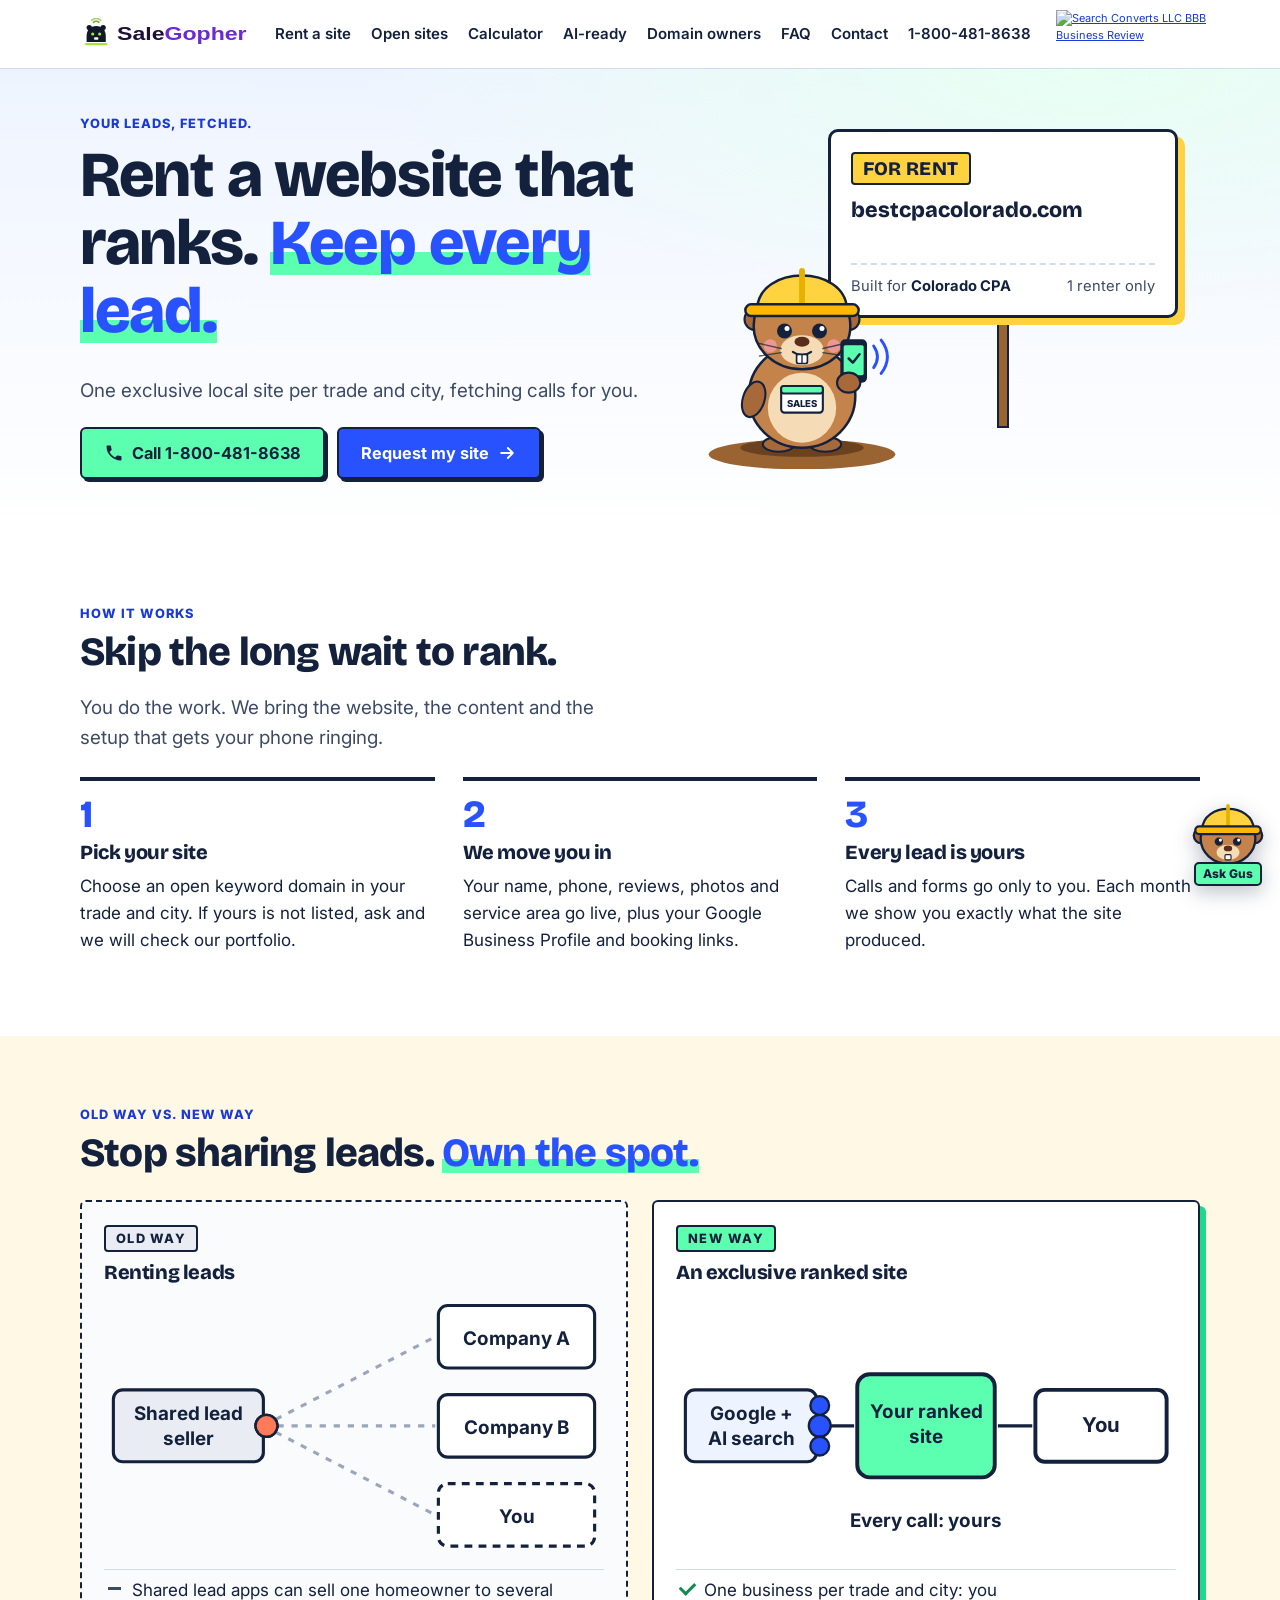
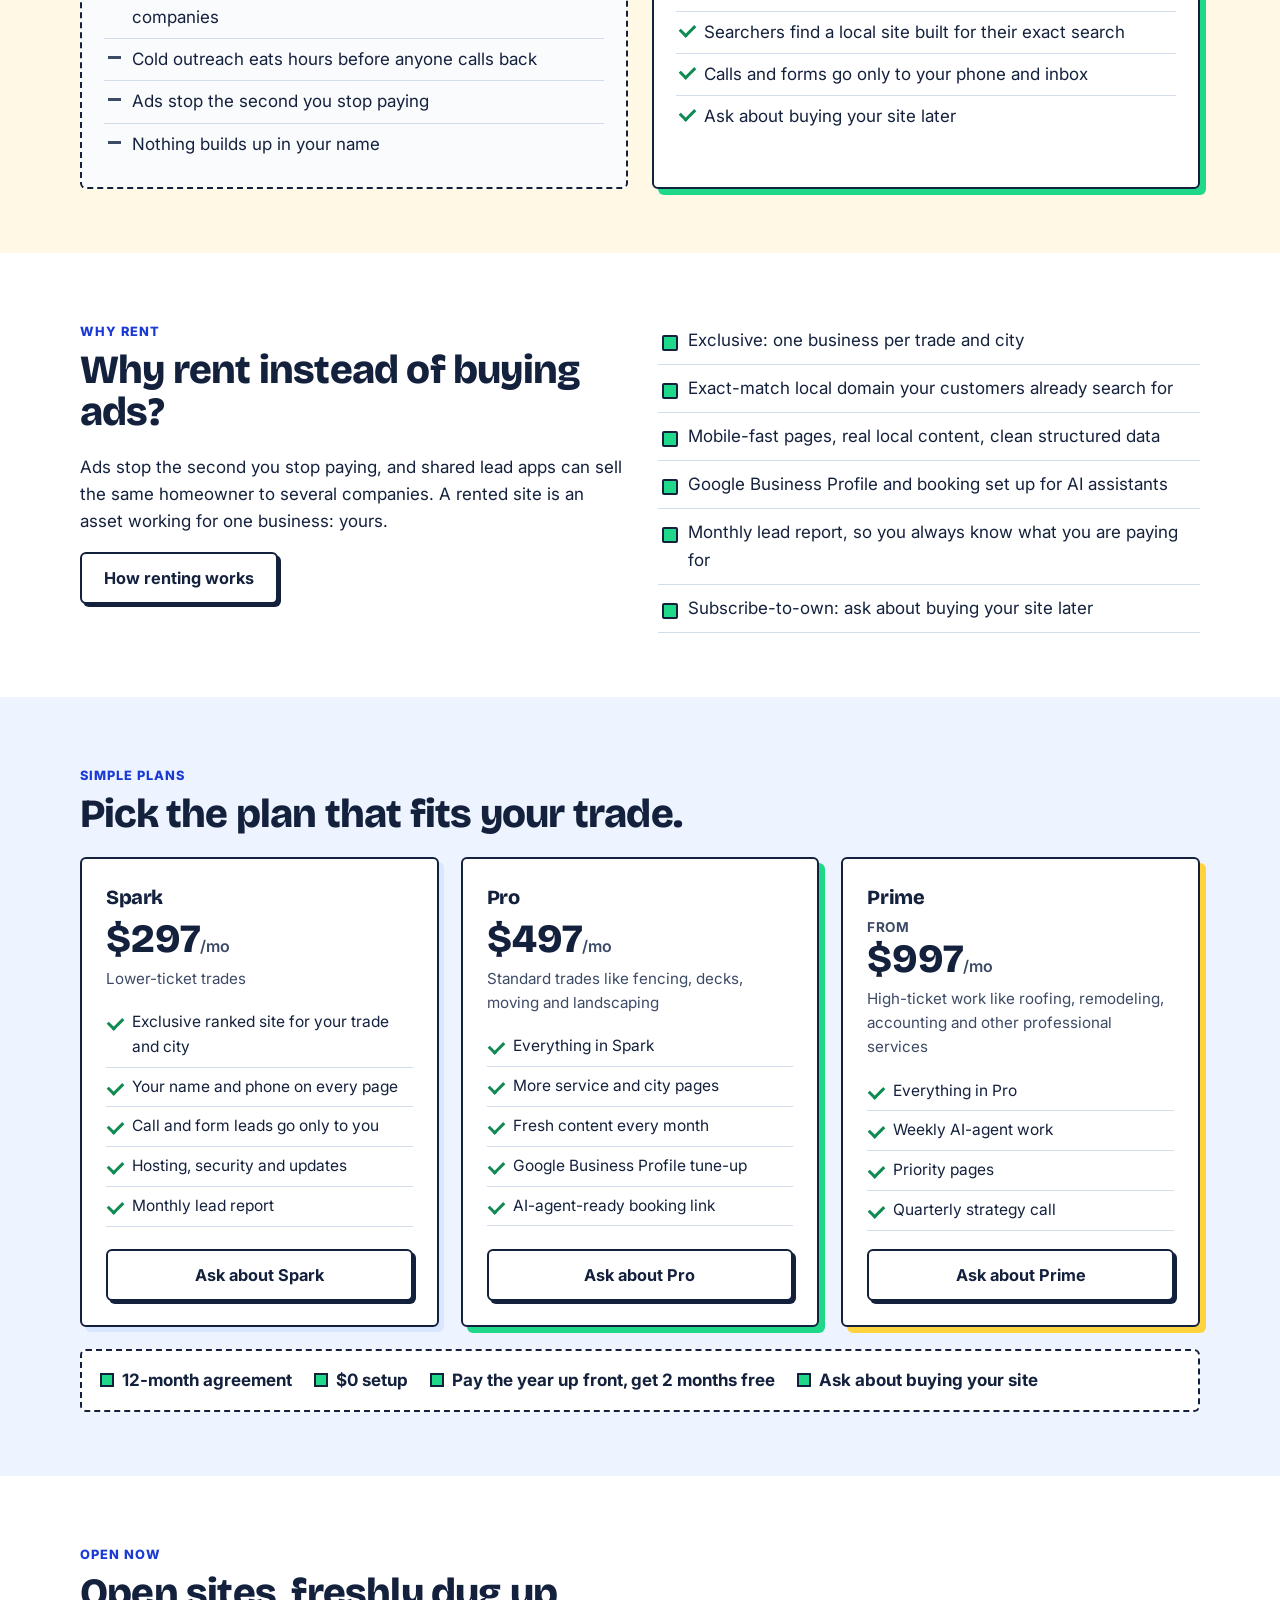
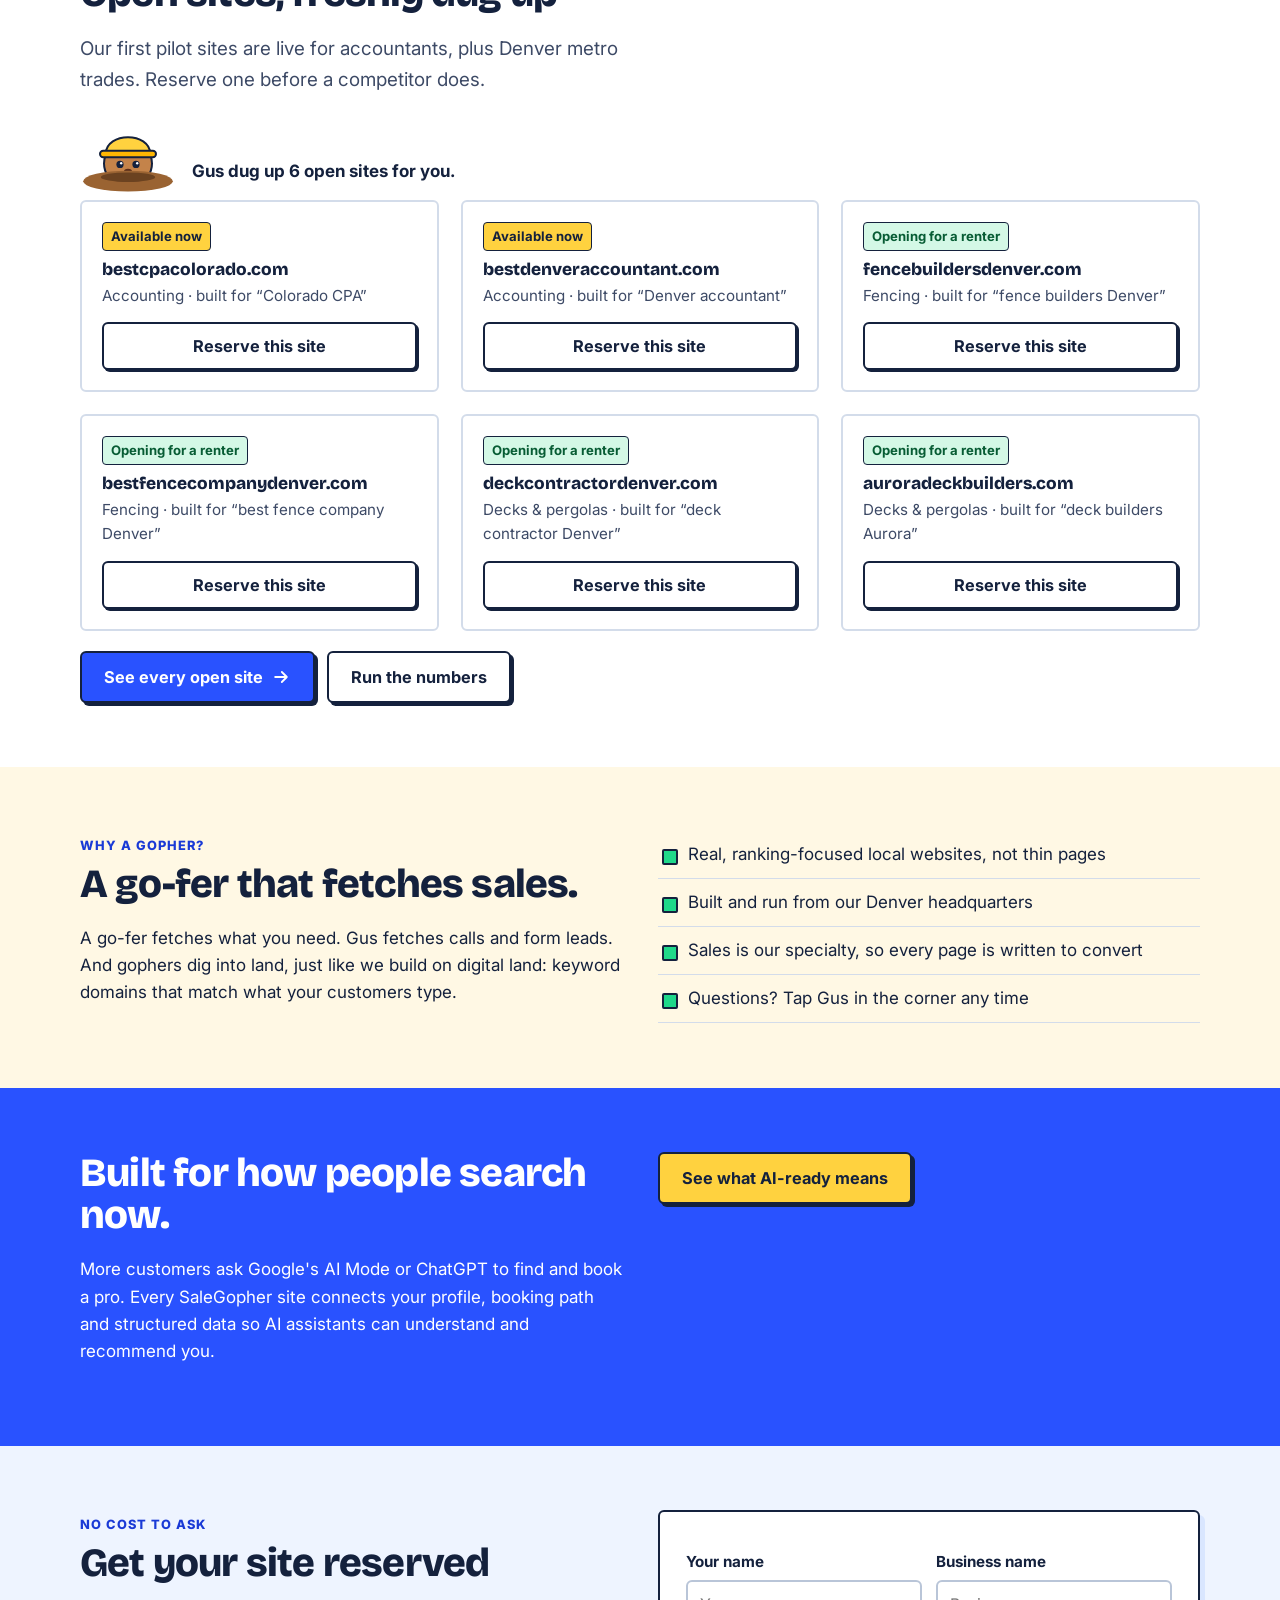
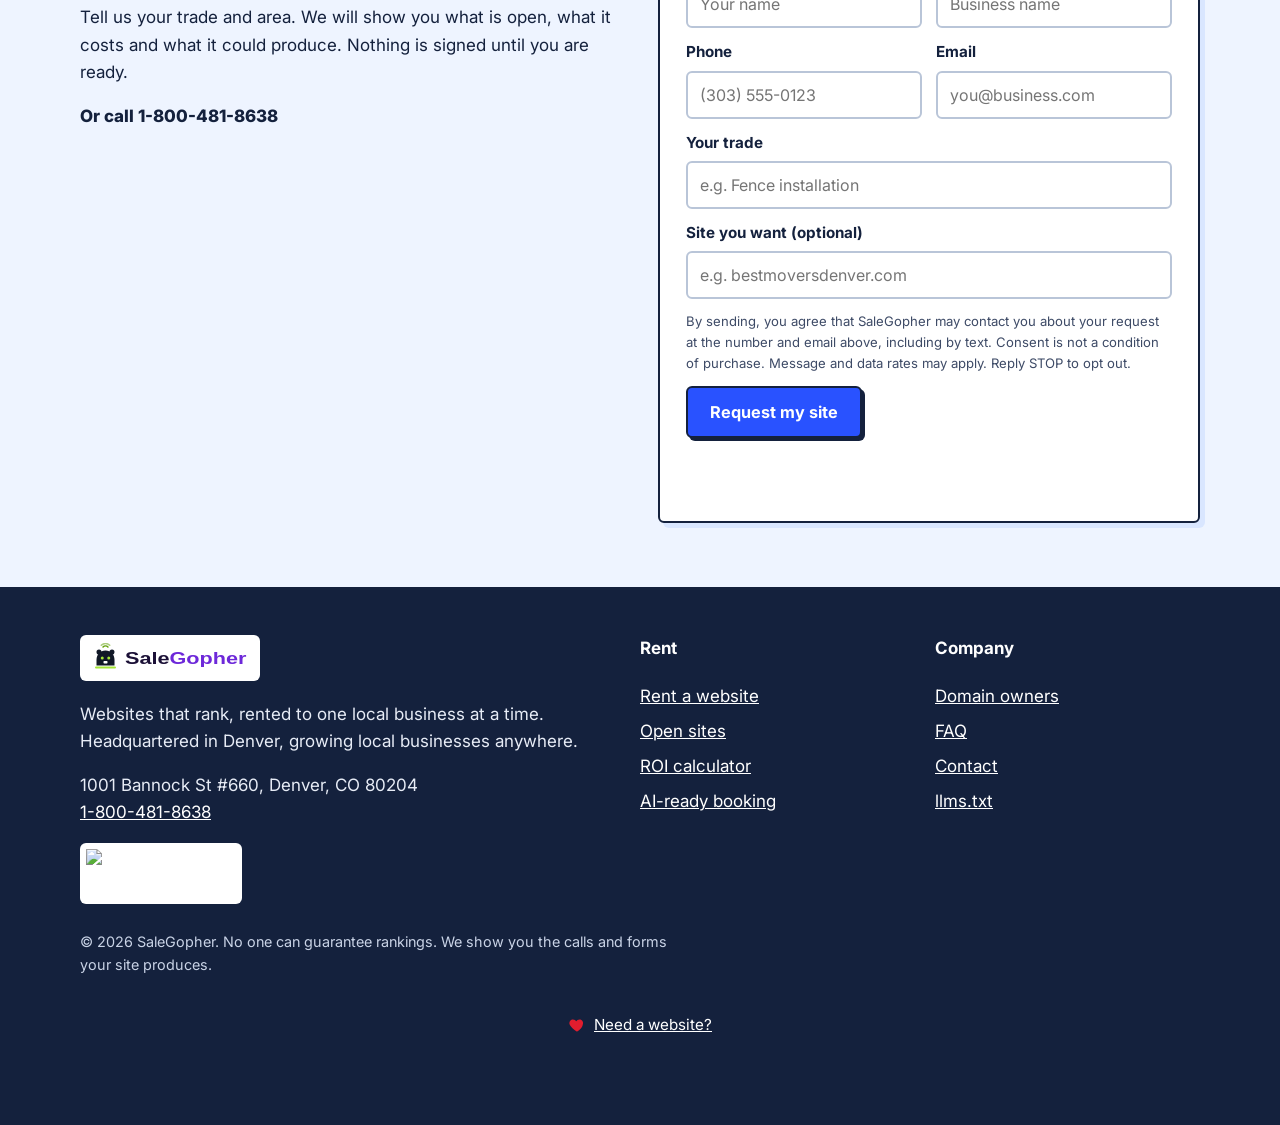
==== commit c9ea96e9: "Final logo: B mark + D wordmark, slogan 'Your leads, fetched.' Co-Authored-By: Claude Opus 5.5 <nore" ====
--- a/index.html
+++ b/index.html
@@ -16,7 +16,7 @@
 <link rel="preconnect" href="https://fonts.googleapis.com"><link rel="preconnect" href="https://fonts.gstatic.com" crossorigin>
 <link href="https://fonts.googleapis.com/css2?family=Bricolage+Grotesque:opsz,wght@12..96,700..800&family=Inter:wght@400;600;700;800&display=swap" rel="stylesheet">
 <link rel="stylesheet" href="/assets/site.css?v=1.0">
-<script type="application/ld+json">{"@context": "https://schema.org", "@graph": [{"@type": "Organization", "@id": "https://www.salegopher.com/#org", "name": "SaleGopher", "url": "https://www.salegopher.com/", "logo": "https://www.salegopher.com/assets/logo.svg", "image": "https://www.salegopher.com/og.png", "telephone": "+1-800-481-8638", "email": "info@eyetoad.com", "slogan": "Rent a website that ranks. Keep every lead.", "address": {"@type": "PostalAddress", "streetAddress": "1001 Bannock St #660", "addressLocality": "Denver", "addressRegion": "CO", "postalCode": "80204", "addressCountry": "US"}, "contactPoint": {"@type": "ContactPoint", "telephone": "+1-800-481-8638", "contactType": "sales", "areaServed": "US", "availableLanguage": "English"}, "description": "SaleGopher builds ranking local websites on exact-match keyword domains and rents each one exclusively to one business per trade and city. Headquartered in Denver, growing local businesses anywhere."}, {"@type": "WebSite", "@id": "https://www.salegopher.com/#site", "url": "https://www.salegopher.com/", "name": "SaleGopher", "inLanguage": "en-US", "publisher": {"@id": "https://www.salegopher.com/#org"}}, {"@type": "WebPage", "@id": "https://www.salegopher.com/#page", "url": "https://www.salegopher.com/", "name": "Rent a Website That Ranks for Your Local Business | SaleGopher", "description": "Rent an exclusive, ranking local website for your trade and city. Your name, your phone, every lead yours. Plans from $297/mo with $0 setup.", "inLanguage": "en-US", "isPartOf": {"@id": "https://www.salegopher.com/#site"}, "about": {"@id": "https://www.salegopher.com/#org"}, "speakable": {"@type": "SpeakableSpecification", "cssSelector": [".hero h1", ".phead h1", ".lede"]}}, {"@type": "Service", "@id": "https://www.salegopher.com/#service", "name": "Exclusive ranked local website rental", "serviceType": "Rank and rent website rental", "provider": {"@id": "https://www.salegopher.com/#org"}, "areaServed": [{"@type": "City", "name": "Denver"}, {"@type": "State", "name": "Colorado"}, {"@type": "Country", "name": "United States"}], "description": "SaleGopher builds ranking local websites on exact-match keyword domains and rents each one to a single business per trade and city on a 12-month agreement, with $0 setup.", "offers": [{"@type": "Offer", "name": "Spark plan", "description": "Lower-ticket trades: Exclusive ranked site for your trade and city; Your name and phone on every page; Call and form leads go only to you; Hosting, security and updates; Monthly lead report", "priceCurrency": "USD", "priceSpecification": {"@type": "UnitPriceSpecification", "priceCurrency": "USD", "unitText": "MONTH", "referenceQuantity": {"@type": "QuantitativeValue", "value": 1, "unitCode": "MON"}, "price": "297"}, "eligibleDuration": {"@type": "QuantitativeValue", "value": 12, "unitCode": "MON"}, "availability": "https://schema.org/InStock", "seller": {"@id": "https://www.salegopher.com/#org"}, "price": "297"}, {"@type": "Offer", "name": "Pro plan", "description": "Standard trades like fencing, decks, moving and landscaping: Everything in Spark; More service and city pages; Fresh content every month; Google Business Profile tune-up; AI-agent-ready booking link", "priceCurrency": "USD", "priceSpecification": {"@type": "UnitPriceSpecification", "priceCurrency": "USD", "unitText": "MONTH", "referenceQuantity": {"@type": "QuantitativeValue", "value": 1, "unitCode": "MON"}, "price": "497"}, "eligibleDuration": {"@type": "QuantitativeValue", "value": 12, "unitCode": "MON"}, "availability": "https://schema.org/InStock", "seller": {"@id": "https://www.salegopher.com/#org"}, "price": "497"}, {"@type": "Offer", "name": "Prime plan", "description": "High-ticket work like roofing, remodeling, accounting and other professional services: Everything in Pro; Weekly AI-agent work; Priority pages; Quarterly strategy call", "priceCurrency": "USD", "priceSpecification": {"@type": "UnitPriceSpecification", "priceCurrency": "USD", "unitText": "MONTH", "referenceQuantity": {"@type": "QuantitativeValue", "value": 1, "unitCode": "MON"}, "minPrice": "997"}, "eligibleDuration": {"@type": "QuantitativeValue", "value": 12, "unitCode": "MON"}, "availability": "https://schema.org/InStock", "seller": {"@id": "https://www.salegopher.com/#org"}}]}]}</script>
+<script type="application/ld+json">{"@context": "https://schema.org", "@graph": [{"@type": "Organization", "@id": "https://www.salegopher.com/#org", "name": "SaleGopher", "url": "https://www.salegopher.com/", "logo": "https://www.salegopher.com/assets/logo.svg", "image": "https://www.salegopher.com/og.png", "telephone": "+1-800-481-8638", "email": "info@eyetoad.com", "slogan": "Your leads, fetched.", "address": {"@type": "PostalAddress", "streetAddress": "1001 Bannock St #660", "addressLocality": "Denver", "addressRegion": "CO", "postalCode": "80204", "addressCountry": "US"}, "contactPoint": {"@type": "ContactPoint", "telephone": "+1-800-481-8638", "contactType": "sales", "areaServed": "US", "availableLanguage": "English"}, "description": "SaleGopher builds ranking local websites on exact-match keyword domains and rents each one exclusively to one business per trade and city. Headquartered in Denver, growing local businesses anywhere."}, {"@type": "WebSite", "@id": "https://www.salegopher.com/#site", "url": "https://www.salegopher.com/", "name": "SaleGopher", "inLanguage": "en-US", "publisher": {"@id": "https://www.salegopher.com/#org"}}, {"@type": "WebPage", "@id": "https://www.salegopher.com/#page", "url": "https://www.salegopher.com/", "name": "Rent a Website That Ranks for Your Local Business | SaleGopher", "description": "Rent an exclusive, ranking local website for your trade and city. Your name, your phone, every lead yours. Plans from $297/mo with $0 setup.", "inLanguage": "en-US", "isPartOf": {"@id": "https://www.salegopher.com/#site"}, "about": {"@id": "https://www.salegopher.com/#org"}, "speakable": {"@type": "SpeakableSpecification", "cssSelector": [".hero h1", ".phead h1", ".lede"]}}, {"@type": "Service", "@id": "https://www.salegopher.com/#service", "name": "Exclusive ranked local website rental", "serviceType": "Rank and rent website rental", "provider": {"@id": "https://www.salegopher.com/#org"}, "areaServed": [{"@type": "City", "name": "Denver"}, {"@type": "State", "name": "Colorado"}, {"@type": "Country", "name": "United States"}], "description": "SaleGopher builds ranking local websites on exact-match keyword domains and rents each one to a single business per trade and city on a 12-month agreement, with $0 setup.", "offers": [{"@type": "Offer", "name": "Spark plan", "description": "Lower-ticket trades: Exclusive ranked site for your trade and city; Your name and phone on every page; Call and form leads go only to you; Hosting, security and updates; Monthly lead report", "priceCurrency": "USD", "priceSpecification": {"@type": "UnitPriceSpecification", "priceCurrency": "USD", "unitText": "MONTH", "referenceQuantity": {"@type": "QuantitativeValue", "value": 1, "unitCode": "MON"}, "price": "297"}, "eligibleDuration": {"@type": "QuantitativeValue", "value": 12, "unitCode": "MON"}, "availability": "https://schema.org/InStock", "seller": {"@id": "https://www.salegopher.com/#org"}, "price": "297"}, {"@type": "Offer", "name": "Pro plan", "description": "Standard trades like fencing, decks, moving and landscaping: Everything in Spark; More service and city pages; Fresh content every month; Google Business Profile tune-up; AI-agent-ready booking link", "priceCurrency": "USD", "priceSpecification": {"@type": "UnitPriceSpecification", "priceCurrency": "USD", "unitText": "MONTH", "referenceQuantity": {"@type": "QuantitativeValue", "value": 1, "unitCode": "MON"}, "price": "497"}, "eligibleDuration": {"@type": "QuantitativeValue", "value": 12, "unitCode": "MON"}, "availability": "https://schema.org/InStock", "seller": {"@id": "https://www.salegopher.com/#org"}, "price": "497"}, {"@type": "Offer", "name": "Prime plan", "description": "High-ticket work like roofing, remodeling, accounting and other professional services: Everything in Pro; Weekly AI-agent work; Priority pages; Quarterly strategy call", "priceCurrency": "USD", "priceSpecification": {"@type": "UnitPriceSpecification", "priceCurrency": "USD", "unitText": "MONTH", "referenceQuantity": {"@type": "QuantitativeValue", "value": 1, "unitCode": "MON"}, "minPrice": "997"}, "eligibleDuration": {"@type": "QuantitativeValue", "value": 12, "unitCode": "MON"}, "availability": "https://schema.org/InStock", "seller": {"@id": "https://www.salegopher.com/#org"}}]}]}</script>
 </head>
 <body>
 <a class="skip" href="#main">Skip to content</a>
@@ -30,7 +30,7 @@
 <main id="main">
 <section class="hero"><div class="wrap">
 <div>
-<span class="kicker">Rank and rent, done right</span>
+<span class="kicker">Your leads, fetched.</span>
 <h1>Rent a website that ranks. <em>Keep every lead.</em></h1>
 <p class="lede">One exclusive local site per trade and city, fetching calls for you.</p>
 <div class="ctas"><a class="btn call" href="tel:+18004818638"><svg viewBox="0 0 24 24" aria-hidden="true"><path fill="currentColor" d="M6.6 10.8a15.1 15.1 0 0 0 6.6 6.6l2.2-2.2c.3-.3.7-.4 1-.2 1.1.4 2.3.6 3.6.6.6 0 1 .4 1 1V20c0 .6-.4 1-1 1A17 17 0 0 1 3 4c0-.6.4-1 1-1h3.5c.6 0 1 .4 1 1 0 1.3.2 2.5.6 3.6.1.3 0 .7-.2 1z"/></svg>Call 1-800-481-8638</a><a class="btn" href="#reserve">Request my site<svg viewBox="0 0 24 24" aria-hidden="true"><path fill="none" stroke="currentColor" stroke-width="2.2" stroke-linecap="round" stroke-linejoin="round" d="M5 12h14M13 6l6 6-6 6"/></svg></a></div>
